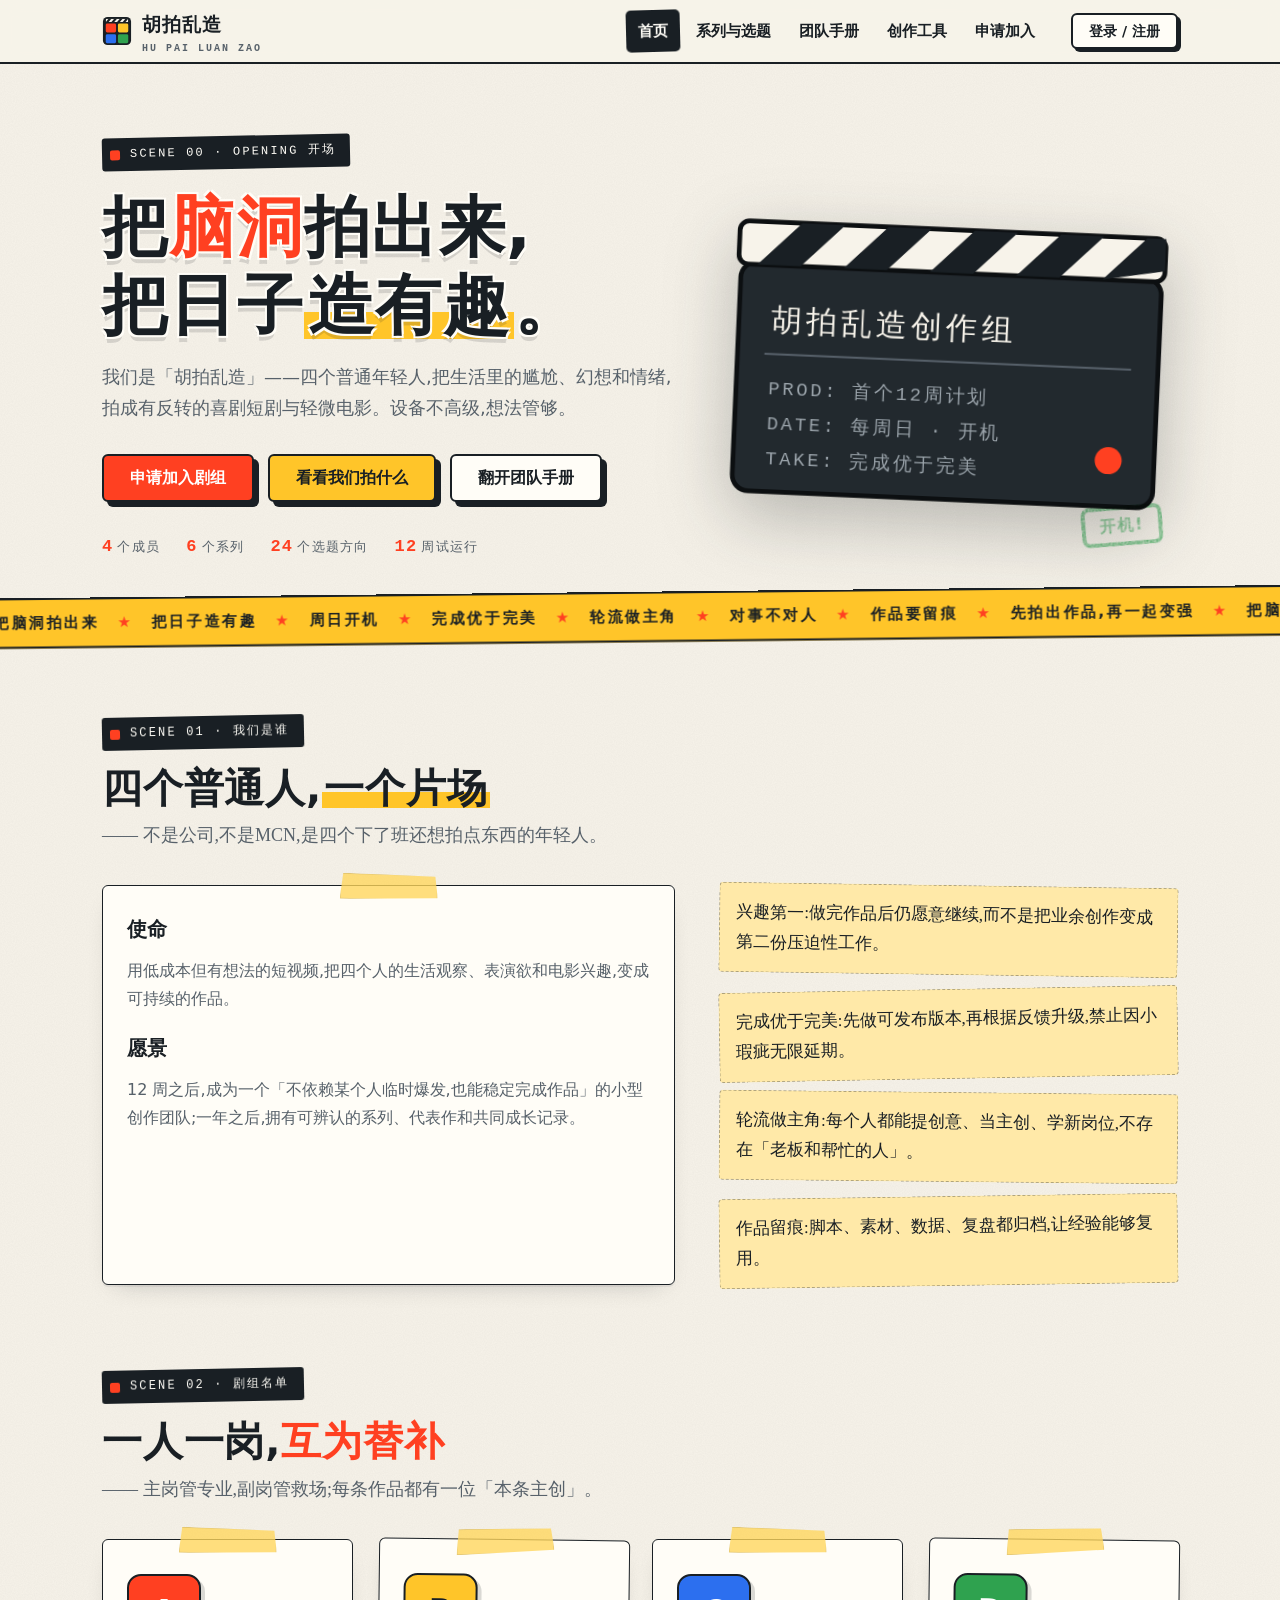
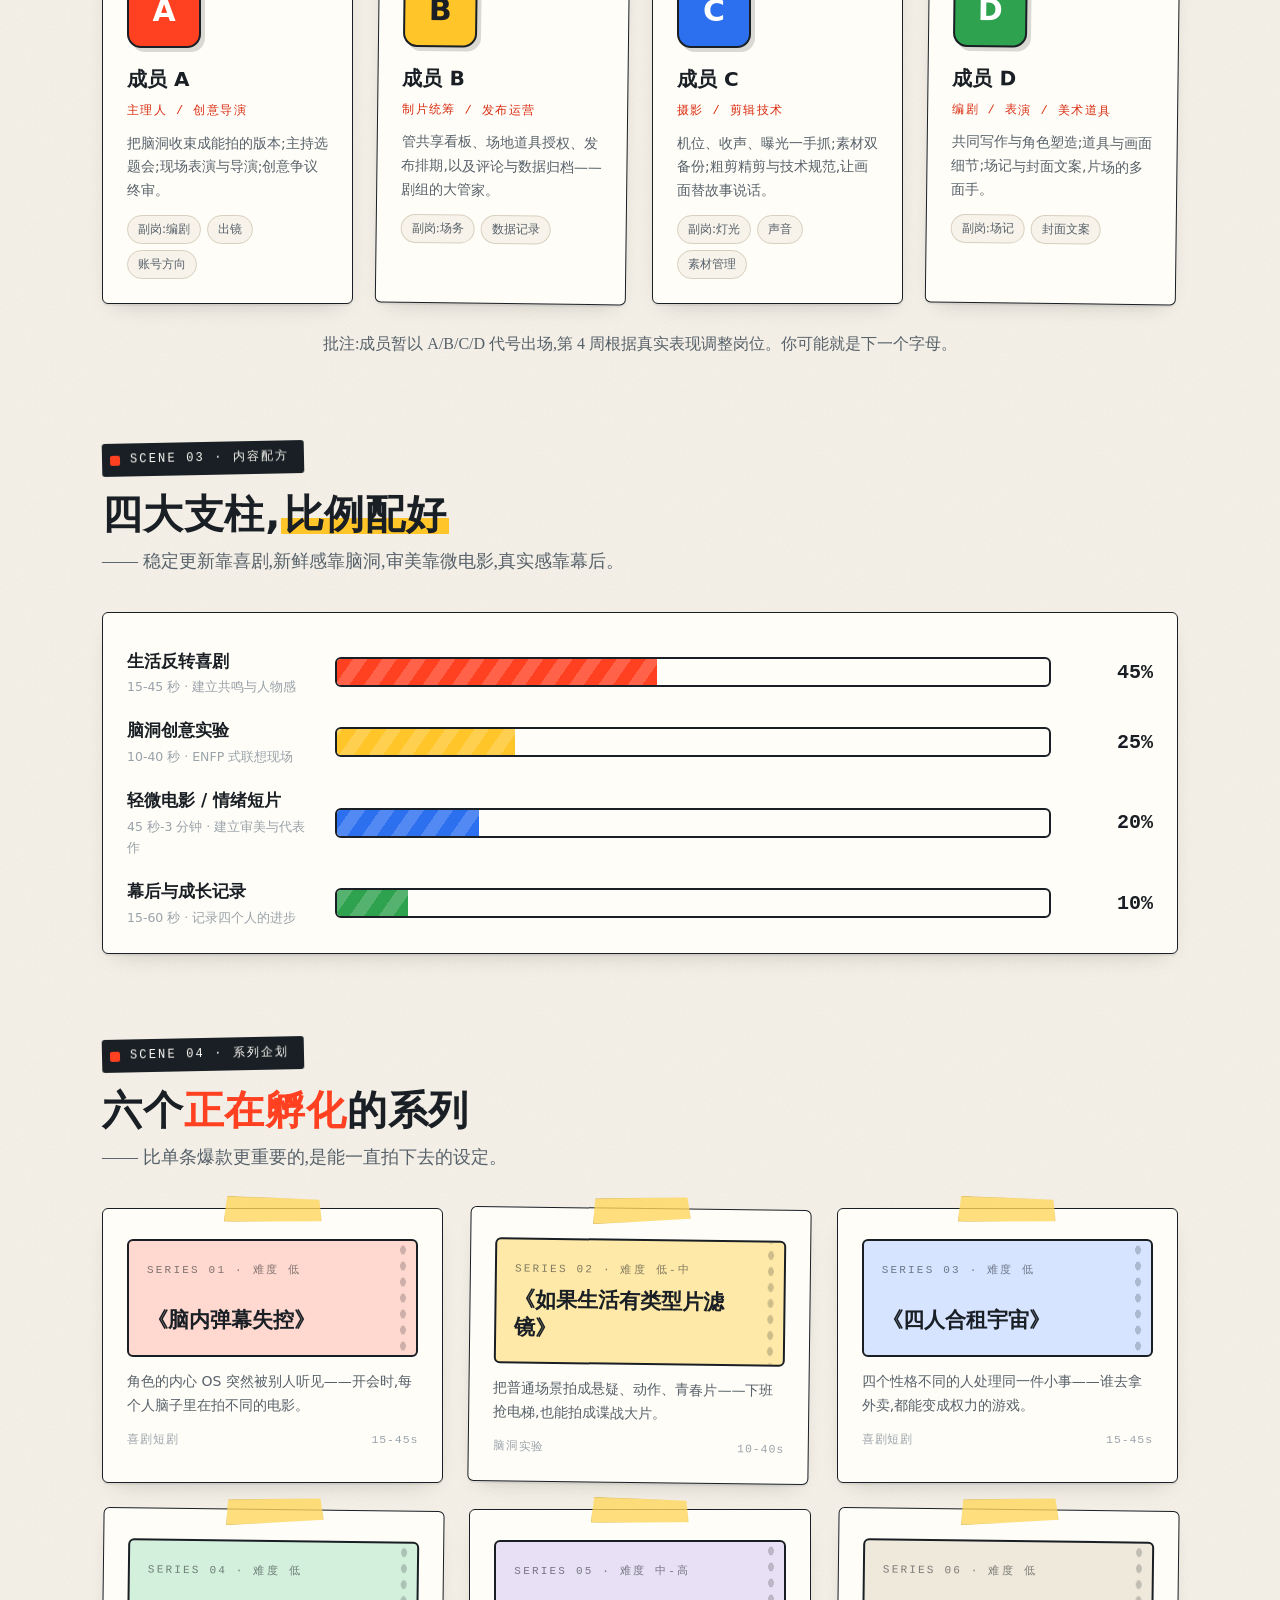
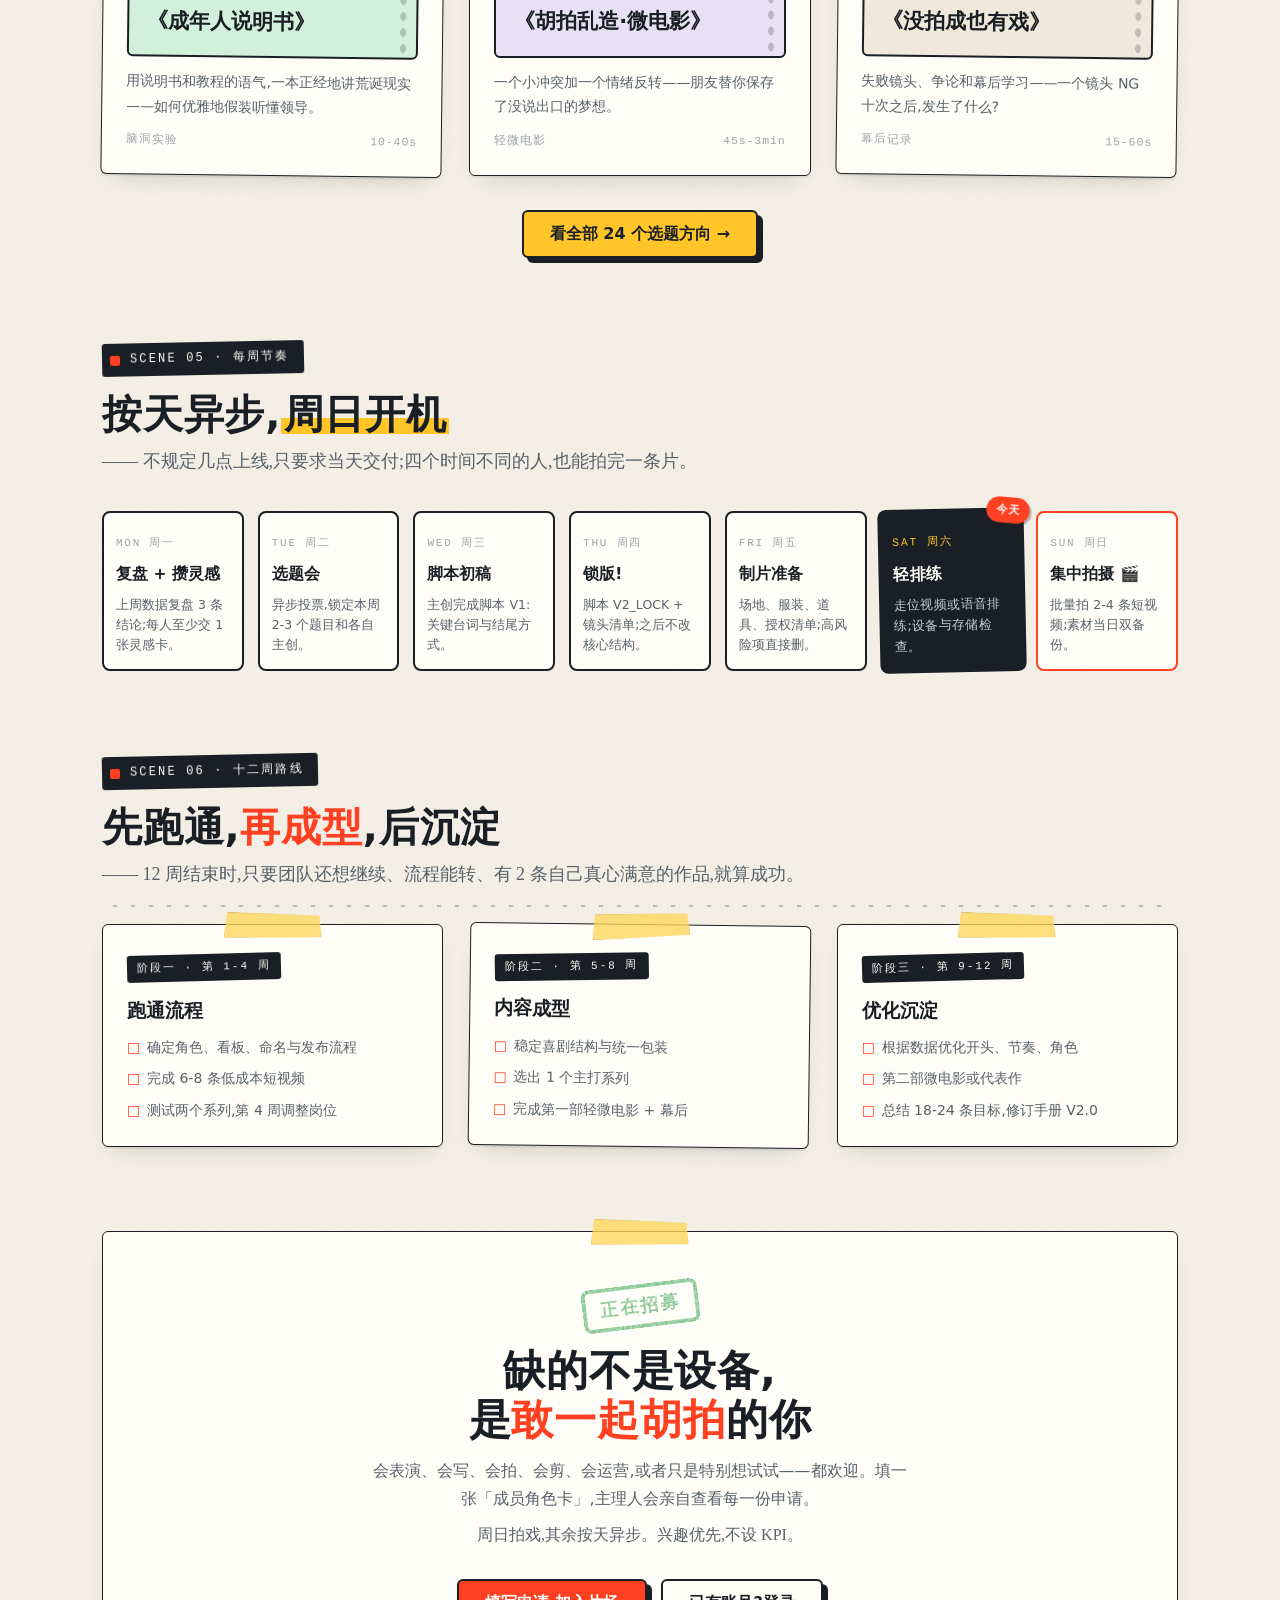
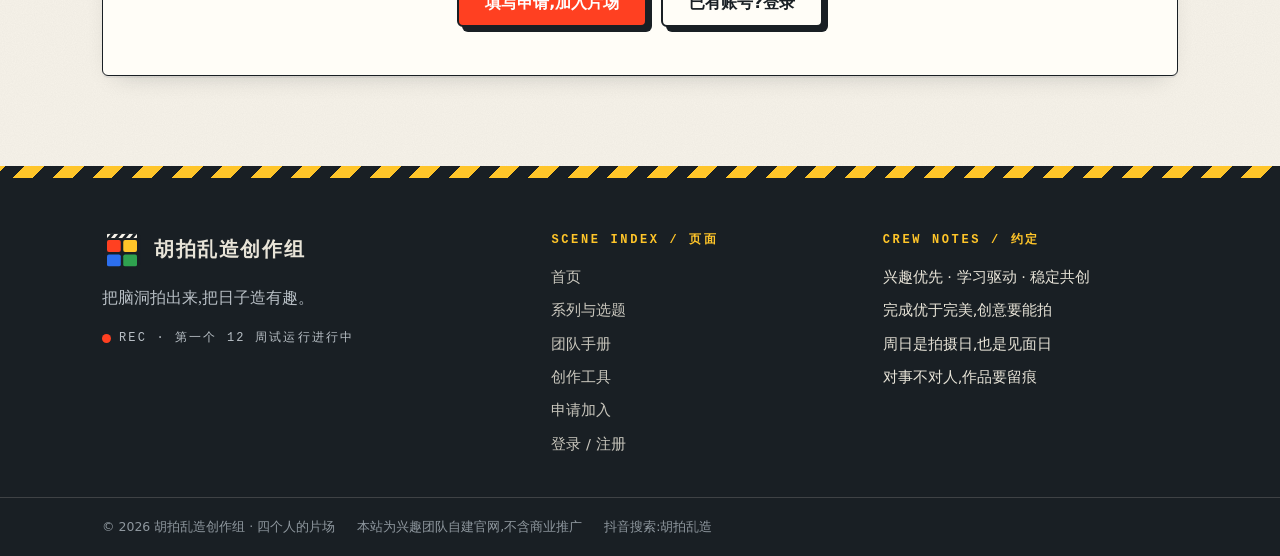
==== public/index.html @ 8355f2f8 "更新" ====
<!DOCTYPE html>
<html lang="zh-CN">
<head>
  <meta charset="UTF-8">
  <meta name="viewport" content="width=device-width, initial-scale=1.0">
  <title>胡拍乱造创作组 · 把脑洞拍出来,把日子造有趣</title>
  <meta name="description" content="胡拍乱造创作组:四个普通年轻人,把生活里的尴尬、幻想和情绪拍成有反转的喜剧短剧与轻微电影。周日拍戏,长期主义。">
  <link rel="icon" type="image/svg+xml" href="assets/img/favicon.svg">
  <link rel="stylesheet" href="assets/css/style.css">
</head>
<body>

  <!-- ========== 开机动画:场记板合板 ========== -->
  <div class="boot" id="boot" role="button" aria-label="点击跳过开场动画" title="点击跳过">
    <svg class="clap" viewBox="0 0 320 230" aria-hidden="true">
      <!-- 场记板板身 -->
      <g>
        <rect x="12" y="66" width="296" height="150" rx="10" fill="#22292E" stroke="#0C0F11" stroke-width="3"/>
        <text x="34" y="112" fill="#F7F3EA" font-family="monospace" font-size="21" letter-spacing="3">胡拍乱造创作组</text>
        <line x1="30" y1="128" x2="290" y2="128" stroke="#57616A" stroke-width="1.5"/>
        <text x="34" y="156" fill="#9AA3AA" font-family="monospace" font-size="13" letter-spacing="2">SCENE 01 · TAKE 01</text>
        <text x="34" y="182" fill="#9AA3AA" font-family="monospace" font-size="13" letter-spacing="2">DIR: 四个人 · SUN 周日开机</text>
        <circle cx="272" cy="170" r="9" fill="#FF4021"/>
        <text x="248" y="200" fill="#FF4021" font-family="monospace" font-size="11" letter-spacing="2">REC</text>
      </g>
      <!-- 可动顶梁 -->
      <g class="arm">
        <rect x="10" y="38" width="300" height="30" rx="6" fill="#F7F3EA" stroke="#0C0F11" stroke-width="3"/>
        <g fill="#191F24">
          <path d="M22 68 L52 38 L82 38 L52 68 Z"/>
          <path d="M82 68 L112 38 L142 38 L112 68 Z"/>
          <path d="M142 68 L172 38 L202 38 L172 68 Z"/>
          <path d="M202 68 L232 38 L262 38 L232 68 Z"/>
          <path d="M262 68 L292 38 L308 38 L308 62 Z"/>
        </g>
      </g>
    </svg>
    <div class="boot-title" aria-hidden="true"><b>胡</b><b>拍</b><b>乱</b><b>造</b></div>
    <p class="hint">ACTION!(点击任意处跳过)</p>
  </div>

  <!-- ========== 导航(由 app.js 渲染) ========== -->
  <div id="site-nav"></div>

  <main>
    <!-- ========== 开场:HERO ========== -->
    <header class="hero">
      <div class="container hero-grid">
        <div>
          <span class="scene-tag">SCENE 00 · OPENING 开场</span>
          <h1 class="huazi stroke-white">把<span class="rd">脑洞</span>拍出来,<br>把日子<span class="hl">造有趣</span>。</h1>
          <p class="lead">我们是「胡拍乱造」——四个普通年轻人,把生活里的尴尬、幻想和情绪,拍成有反转的喜剧短剧与轻微电影。设备不高级,想法管够。</p>
          <div class="hero-cta">
            <a class="btn primary" href="join.html">申请加入剧组</a>
            <a class="btn yellow" href="works.html">看看我们拍什么</a>
            <a class="btn" href="manual.html">翻开团队手册</a>
          </div>
          <div class="hero-meta">
            <span><b data-count="4">0</b>个成员</span>
            <span><b data-count="6">0</b>个系列</span>
            <span><b data-count="24">0</b>个选题方向</span>
            <span><b data-count="12">0</b>周试运行</span>
          </div>
        </div>

        <!-- 可点击的场记板 -->
        <div class="hero-clap" id="hero-clap" title="点我合一次板!">
          <svg viewBox="0 0 340 260" aria-label="胡拍乱造场记板,点击可以开合" role="img">
            <g>
              <rect x="14" y="72" width="312" height="170" rx="12" fill="#22292E" stroke="#0C0F11" stroke-width="3.5"/>
              <text x="38" y="122" fill="#F7F3EA" font-family="monospace" font-size="23" letter-spacing="3">胡拍乱造创作组</text>
              <line x1="34" y1="140" x2="306" y2="140" stroke="#57616A" stroke-width="1.5"/>
              <text x="38" y="170" fill="#9AA3AA" font-family="monospace" font-size="14" letter-spacing="2">PROD: 首个12周计划</text>
              <text x="38" y="196" fill="#9AA3AA" font-family="monospace" font-size="14" letter-spacing="2">DATE: 每周日 · 开机</text>
              <text x="38" y="222" fill="#9AA3AA" font-family="monospace" font-size="14" letter-spacing="2">TAKE: 完成优于完美</text>
              <circle cx="292" cy="208" r="10" fill="#FF4021"/>
            </g>
            <g class="arm2">
              <rect x="12" y="42" width="316" height="32" rx="7" fill="#F7F3EA" stroke="#0C0F11" stroke-width="3.5"/>
              <g fill="#191F24">
                <path d="M26 74 L58 42 L90 42 L58 74 Z"/>
                <path d="M90 74 L122 42 L154 42 L122 74 Z"/>
                <path d="M154 74 L186 42 L218 42 L186 74 Z"/>
                <path d="M218 74 L250 42 L282 42 L250 74 Z"/>
                <path d="M282 74 L314 42 L328 42 L328 66 Z"/>
              </g>
            </g>
          </svg>
          <span class="tag stamp ok stamp-in">开机!</span>
        </div>
      </div>
    </header>

    <!-- ========== 口号跑马灯 ========== -->
    <div class="marquee" aria-hidden="true">
      <div class="marquee-track">
        <span>把脑洞拍出来<i>★</i>把日子造有趣<i>★</i>周日开机<i>★</i>完成优于完美<i>★</i>轮流做主角<i>★</i>对事不对人<i>★</i>作品要留痕<i>★</i>先拍出作品,再一起变强<i>★</i></span>
      </div>
    </div>

    <!-- ========== SCENE 01 我们是谁 ========== -->
    <section class="section">
      <div class="container">
        <div class="section-head rv">
          <span class="scene-tag">SCENE 01 · 我们是谁</span>
          <h2 class="huazi">四个普通人,<span class="hl">一个片场</span></h2>
          <p class="hand">—— 不是公司,不是MCN,是四个下了班还想拍点东西的年轻人。</p>
        </div>

        <div class="hero-grid" style="align-items:stretch;">
          <div class="tape-card rv" style="--d:.05s">
            <h3 style="font-size:20px;font-weight:900;margin-bottom:10px;">使命</h3>
            <p style="color:var(--ink-soft);">用低成本但有想法的短视频,把四个人的生活观察、表演欲和电影兴趣,变成可持续的作品。</p>
            <h3 style="font-size:20px;font-weight:900;margin:18px 0 10px;">愿景</h3>
            <p style="color:var(--ink-soft);">12 周之后,成为一个「不依赖某个人临时爆发,也能稳定完成作品」的小型创作团队;一年之后,拥有可辨认的系列、代表作和共同成长记录。</p>
          </div>
          <div class="rv" style="--d:.15s;display:grid;gap:14px;align-content:start;">
            <div class="pin-note">兴趣第一:做完作品后仍愿意继续,而不是把业余创作变成第二份压迫性工作。</div>
            <div class="pin-note" style="transform:rotate(-1deg);">完成优于完美:先做可发布版本,再根据反馈升级,禁止因小瑕疵无限延期。</div>
            <div class="pin-note" style="transform:rotate(.6deg);">轮流做主角:每个人都能提创意、当主创、学新岗位,不存在「老板和帮忙的人」。</div>
            <div class="pin-note" style="transform:rotate(-.8deg);">作品留痕:脚本、素材、数据、复盘都归档,让经验能够复用。</div>
          </div>
        </div>
      </div>
    </section>

    <!-- ========== SCENE 02 剧组四人 ========== -->
    <section class="section">
      <div class="container">
        <div class="section-head rv">
          <span class="scene-tag">SCENE 02 · 剧组名单</span>
          <h2 class="huazi">一人一岗,<span class="rd">互为替补</span></h2>
          <p class="hand">—— 主岗管专业,副岗管救场;每条作品都有一位「本条主创」。</p>
        </div>

        <div class="crew-grid">
          <div class="tape-card crew-card rv" style="--d:0s">
            <div class="crew-face" style="background:var(--rec);">A</div>
            <h3>成员 A</h3>
            <p class="role">主理人 / 创意导演</p>
            <p>把脑洞收束成能拍的版本;主持选题会;现场表演与导演;创意争议终审。</p>
            <div class="duty"><span>副岗:编剧</span><span>出镜</span><span>账号方向</span></div>
          </div>
          <div class="tape-card crew-card tilt-r rv" style="--d:.1s">
            <div class="crew-face" style="background:var(--tape);color:var(--ink);">B</div>
            <h3>成员 B</h3>
            <p class="role">制片统筹 / 发布运营</p>
            <p>管共享看板、场地道具授权、发布排期,以及评论与数据归档——剧组的大管家。</p>
            <div class="duty"><span>副岗:场务</span><span>数据记录</span></div>
          </div>
          <div class="tape-card crew-card rv" style="--d:.2s">
            <div class="crew-face" style="background:var(--blue);">C</div>
            <h3>成员 C</h3>
            <p class="role">摄影 / 剪辑技术</p>
            <p>机位、收声、曝光一手抓;素材双备份;粗剪精剪与技术规范,让画面替故事说话。</p>
            <div class="duty"><span>副岗:灯光</span><span>声音</span><span>素材管理</span></div>
          </div>
          <div class="tape-card crew-card tilt-r rv" style="--d:.3s">
            <div class="crew-face" style="background:var(--green);">D</div>
            <h3>成员 D</h3>
            <p class="role">编剧 / 表演 / 美术道具</p>
            <p>共同写作与角色塑造;道具与画面细节;场记与封面文案,片场的多面手。</p>
            <div class="duty"><span>副岗:场记</span><span>封面文案</span></div>
          </div>
        </div>

        <p class="hand rv" style="text-align:center;margin-top:26px;font-size:16px;">批注:成员暂以 A/B/C/D 代号出场,第 4 周根据真实表现调整岗位。你可能就是下一个字母。</p>
      </div>
    </section>

    <!-- ========== SCENE 03 拍什么 ========== -->
    <section class="section">
      <div class="container">
        <div class="section-head rv">
          <span class="scene-tag">SCENE 03 · 内容配方</span>
          <h2 class="huazi">四大支柱,<span class="hl">比例配好</span></h2>
          <p class="hand">—— 稳定更新靠喜剧,新鲜感靠脑洞,审美靠微电影,真实感靠幕后。</p>
        </div>

        <div class="tape-card no-tape rv">
          <div class="pillar-list">
            <div class="pillar">
              <h3>生活反转喜剧<span class="sub">15-45 秒 · 建立共鸣与人物感</span></h3>
              <div class="pillar-bar" data-bar><i style="--c:var(--rec);--w:45%;"></i></div>
              <span class="pct">45%</span>
            </div>
            <div class="pillar">
              <h3>脑洞创意实验<span class="sub">10-40 秒 · ENFP 式联想现场</span></h3>
              <div class="pillar-bar" data-bar><i style="--c:var(--tape);--w:25%;--d:.15s;"></i></div>
              <span class="pct">25%</span>
            </div>
            <div class="pillar">
              <h3>轻微电影 / 情绪短片<span class="sub">45 秒-3 分钟 · 建立审美与代表作</span></h3>
              <div class="pillar-bar" data-bar><i style="--c:var(--blue);--w:20%;--d:.3s;"></i></div>
              <span class="pct">20%</span>
            </div>
            <div class="pillar">
              <h3>幕后与成长记录<span class="sub">15-60 秒 · 记录四个人的进步</span></h3>
              <div class="pillar-bar" data-bar><i style="--c:var(--green);--w:10%;--d:.45s;"></i></div>
              <span class="pct">10%</span>
            </div>
          </div>
        </div>
      </div>
    </section>

    <!-- ========== SCENE 04 系列栏目 ========== -->
    <section class="section">
      <div class="container">
        <div class="section-head rv">
          <span class="scene-tag">SCENE 04 · 系列企划</span>
          <h2 class="huazi">六个<span class="rd">正在孵化</span>的系列</h2>
          <p class="hand">—— 比单条爆款更重要的,是能一直拍下去的设定。</p>
        </div>

        <div class="series-grid">
          <div class="tape-card series-card rv" style="--d:0s">
            <div class="board" style="--c-bg:#FFD9CF;">
              <span class="no">SERIES 01 · 难度 低</span>
              <h3>《脑内弹幕失控》</h3>
            </div>
            <p>角色的内心 OS 突然被别人听见——开会时,每个人脑子里在拍不同的电影。</p>
            <div class="foot"><span>喜剧短剧</span><span>15-45s</span></div>
          </div>
          <div class="tape-card series-card tilt-r rv" style="--d:.08s">
            <div class="board" style="--c-bg:#FFE9A8;">
              <span class="no">SERIES 02 · 难度 低-中</span>
              <h3>《如果生活有类型片滤镜》</h3>
            </div>
            <p>把普通场景拍成悬疑、动作、青春片——下班抢电梯,也能拍成谍战大片。</p>
            <div class="foot"><span>脑洞实验</span><span>10-40s</span></div>
          </div>
          <div class="tape-card series-card rv" style="--d:.16s">
            <div class="board" style="--c-bg:#D6E4FF;">
              <span class="no">SERIES 03 · 难度 低</span>
              <h3>《四人合租宇宙》</h3>
            </div>
            <p>四个性格不同的人处理同一件小事——谁去拿外卖,都能变成权力的游戏。</p>
            <div class="foot"><span>喜剧短剧</span><span>15-45s</span></div>
          </div>
          <div class="tape-card series-card tilt-r rv" style="--d:.24s">
            <div class="board" style="--c-bg:#D3F0DC;">
              <span class="no">SERIES 04 · 难度 低</span>
              <h3>《成年人说明书》</h3>
            </div>
            <p>用说明书和教程的语气,一本正经地讲荒诞现实——如何优雅地假装听懂领导。</p>
            <div class="foot"><span>脑洞实验</span><span>10-40s</span></div>
          </div>
          <div class="tape-card series-card rv" style="--d:.32s">
            <div class="board" style="--c-bg:#E8E1F5;">
              <span class="no">SERIES 05 · 难度 中-高</span>
              <h3>《胡拍乱造·微电影》</h3>
            </div>
            <p>一个小冲突加一个情绪反转——朋友替你保存了没说出口的梦想。</p>
            <div class="foot"><span>轻微电影</span><span>45s-3min</span></div>
          </div>
          <div class="tape-card series-card tilt-r rv" style="--d:.4s">
            <div class="board" style="--c-bg:#EFE9DB;">
              <span class="no">SERIES 06 · 难度 低</span>
              <h3>《没拍成也有戏》</h3>
            </div>
            <p>失败镜头、争论和幕后学习——一个镜头 NG 十次之后,发生了什么?</p>
            <div class="foot"><span>幕后记录</span><span>15-60s</span></div>
          </div>
        </div>

        <div style="text-align:center;margin-top:34px;" class="rv">
          <a class="btn yellow" href="works.html">看全部 24 个选题方向 →</a>
        </div>
      </div>
    </section>

    <!-- ========== SCENE 05 一周流程 ========== -->
    <section class="section">
      <div class="container">
        <div class="section-head rv">
          <span class="scene-tag">SCENE 05 · 每周节奏</span>
          <h2 class="huazi">按天异步,<span class="hl">周日开机</span></h2>
          <p class="hand">—— 不规定几点上线,只要求当天交付;四个时间不同的人,也能拍完一条片。</p>
        </div>

        <div class="week-strip rv" id="week-strip">
          <div class="day-card" data-day="1">
            <span class="d">MON 周一</span>
            <h4>复盘 + 攒灵感</h4>
            <p>上周数据复盘 3 条结论;每人至少交 1 张灵感卡。</p>
          </div>
          <div class="day-card" data-day="2">
            <span class="d">TUE 周二</span>
            <h4>选题会</h4>
            <p>异步投票,锁定本周 2-3 个题目和各自主创。</p>
          </div>
          <div class="day-card" data-day="3">
            <span class="d">WED 周三</span>
            <h4>脚本初稿</h4>
            <p>主创完成脚本 V1:关键台词与结尾方式。</p>
          </div>
          <div class="day-card" data-day="4">
            <span class="d">THU 周四</span>
            <h4>锁版!</h4>
            <p>脚本 V2_LOCK + 镜头清单;之后不改核心结构。</p>
          </div>
          <div class="day-card" data-day="5">
            <span class="d">FRI 周五</span>
            <h4>制片准备</h4>
            <p>场地、服装、道具、授权清单;高风险项直接删。</p>
          </div>
          <div class="day-card" data-day="6">
            <span class="d">SAT 周六</span>
            <h4>轻排练</h4>
            <p>走位视频或语音排练;设备与存储检查。</p>
          </div>
          <div class="day-card sunday" data-day="0">
            <span class="d">SUN 周日</span>
            <h4>集中拍摄 🎬</h4>
            <p>批量拍 2-4 条短视频;素材当日双备份。</p>
          </div>
        </div>
      </div>
    </section>

    <!-- ========== SCENE 06 12周路线 ========== -->
    <section class="section">
      <div class="container">
        <div class="section-head rv">
          <span class="scene-tag">SCENE 06 · 十二周路线</span>
          <h2 class="huazi">先跑通,<span class="rd">再成型</span>,后沉淀</h2>
          <p class="hand">—— 12 周结束时,只要团队还想继续、流程能转、有 2 条自己真心满意的作品,就算成功。</p>
        </div>

        <div class="roadmap">
          <div class="tape-card road-card rv" style="--d:0s">
            <span class="phase">阶段一 · 第 1-4 周</span>
            <h3>跑通流程</h3>
            <ul>
              <li>确定角色、看板、命名与发布流程</li>
              <li>完成 6-8 条低成本短视频</li>
              <li>测试两个系列,第 4 周调整岗位</li>
            </ul>
          </div>
          <div class="tape-card road-card tilt-r rv" style="--d:.12s">
            <span class="phase">阶段二 · 第 5-8 周</span>
            <h3>内容成型</h3>
            <ul>
              <li>稳定喜剧结构与统一包装</li>
              <li>选出 1 个主打系列</li>
              <li>完成第一部轻微电影 + 幕后</li>
            </ul>
          </div>
          <div class="tape-card road-card rv" style="--d:.24s">
            <span class="phase">阶段三 · 第 9-12 周</span>
            <h3>优化沉淀</h3>
            <ul>
              <li>根据数据优化开头、节奏、角色</li>
              <li>第二部微电影或代表作</li>
              <li>总结 18-24 条目标,修订手册 V2.0</li>
            </ul>
          </div>
        </div>
      </div>
    </section>

    <!-- ========== SCENE 07 加入CTA ========== -->
    <section class="section">
      <div class="container">
        <div class="tape-card rv" style="text-align:center;padding:52px 26px 48px;">
          <span class="stamp ok" style="font-size:18px;">正在招募</span>
          <h2 class="huazi" style="font-size:clamp(26px,4.6vw,42px);margin:18px 0 12px;">缺的不是设备,<br>是<span class="rd">敢一起胡拍</span>的你</h2>
          <p style="color:var(--ink-soft);max-width:34em;margin:0 auto 8px;">会表演、会写、会拍、会剪、会运营,或者只是特别想试试——都欢迎。填一张「成员角色卡」,主理人会亲自查看每一份申请。</p>
          <p class="hand" style="margin-bottom:26px;">周日拍戏,其余按天异步。兴趣优先,不设 KPI。</p>
          <div class="hero-cta" style="justify-content:center;">
            <a class="btn primary" href="join.html">填写申请,加入片场</a>
            <a class="btn" href="login.html">已有账号?登录</a>
          </div>
        </div>
      </div>
    </section>
  </main>

  <!-- ========== 页脚(由 app.js 渲染) ========== -->
  <div id="site-footer"></div>

  <script src="assets/js/app.js"></script>
  <script src="assets/js/home.js"></script>
</body>
</html>
---- public/assets/css/style.css ----
/* ============================================================
   胡拍乱造创作组 · 全站设计系统
   风格:片场胶带涂鸦风(剧组公告板)
   —— 纸感底色上贴满「胶带纸片」,图章、场记板、警戒纹
   四人四色:A 橙红 / B 胶带黄 / C 靛蓝 / D 草绿
   ============================================================ */

/* ---------- 1. 设计变量 ---------- */
:root {
  color-scheme: light;

  /* 色板 */
  --paper: #F7F3EA;        /* 公告板纸白底 */
  --paper-2: #FFFDF7;      /* 卡片纸面 */
  --paper-3: #EFE9DB;      /* 更深一层纸(区块底) */
  --ink: #191F24;          /* 墨青黑(主文字) */
  --ink-soft: #57616A;     /* 次级文字 */
  --ink-faint: #9AA3AA;    /* 弱化文字 */
  --rec: #FF4021;          /* 胶片橙红(主强调 / 成员A) */
  --rec-deep: #D92B10;     /* 深橙红 */
  --tape: #FFC529;         /* 胶带黄(高亮 / 成员B) */
  --tape-soft: #FFE9A8;    /* 浅胶带黄(荧光笔) */
  --blue: #2C6FEF;         /* 靛蓝(成员C) */
  --green: #2FA24F;        /* 草绿(成员D) */
  --line: #D8D0BF;         /* 纸上细线 */

  /* 字体:四种声音 */
  --f-display: "PingFang SC", "HarmonyOS Sans SC", "Source Han Sans SC", "Noto Sans CJK SC", "Microsoft YaHei", system-ui, sans-serif;  /* 花字标题 */
  --f-body: "PingFang SC", "HarmonyOS Sans SC", "Source Han Sans SC", "Noto Sans CJK SC", "Microsoft YaHei", system-ui, sans-serif;     /* 正文 */
  --f-hand: "Kaiti SC", "STKaiti", "KaiTi", "FZKai-Z03S", "AR PL UKai CN", cursive, serif;  /* 手写批注 */
  --f-mono: ui-monospace, "SF Mono", "Cascadia Mono", "Consolas", "Courier New", monospace;  /* 场记码 */
  --f-cine: "Songti SC", "STSong", "SimSun", "Noto Serif CJK SC", serif;  /* 电影字幕引用 */

  /* 布局 */
  --w-max: 1120px;
  --nav-h: 64px;
  --r-card: 6px;

  /* 硬阴影(手工贴纸感) */
  --shadow-card: 0 2px 0 rgba(25, 31, 36, .06), 0 10px 24px -14px rgba(25, 31, 36, .28);
  --shadow-pop: 5px 5px 0 var(--ink);

  /* 动画曲线 */
  --ease-pop: cubic-bezier(.22, 1.4, .36, 1);   /* 弹一下 */
  --ease-out: cubic-bezier(.16, 1, .3, 1);
}

/* ---------- 2. 基础 ---------- */
* { box-sizing: border-box; margin: 0; padding: 0; }

html { scroll-behavior: smooth; -webkit-text-size-adjust: 100%; }

body {
  font-family: var(--f-body);
  background-color: var(--paper);
  /* 纸张噪点纹理(内联 SVG,无需外部图片) */
  background-image: url("data:image/svg+xml,%3Csvg xmlns='http://www.w3.org/2000/svg' width='140' height='140'%3E%3Cfilter id='n'%3E%3CfeTurbulence type='fractalNoise' baseFrequency='.9' numOctaves='2'/%3E%3CfeColorMatrix values='0 0 0 0 0 0 0 0 0 0 0 0 0 0 0 0 0 0 .035 0'/%3E%3C/filter%3E%3Crect width='140' height='140' filter='url(%23n)'/%3E%3C/svg%3E");
  color: var(--ink);
  line-height: 1.75;
  font-size: 16px;
  overflow-x: hidden;
}

img, svg { display: block; max-width: 100%; }
a { color: inherit; }
button { font-family: inherit; cursor: pointer; }
input, textarea, select { font-family: inherit; font-size: inherit; }
::selection { background: var(--tape); color: var(--ink); }

/* 键盘焦点可见 */
:focus-visible { outline: 3px solid var(--blue); outline-offset: 2px; border-radius: 2px; }

.container { max-width: var(--w-max); margin: 0 auto; padding: 0 22px; }

/* ---------- 3. 花字标题(综艺大字:粗黑体 + 白描边 + 荧光底) ---------- */
.huazi {
  font-family: var(--f-display);
  font-weight: 900;
  line-height: 1.18;
  letter-spacing: .02em;
}
.huazi .hl {           /* 荧光笔划过 */
  background: linear-gradient(transparent 58%, var(--tape) 58%, var(--tape) 94%, transparent 94%);
  padding: 0 .06em;
}
.huazi .rd { color: var(--rec); }
.stroke-white {
  text-shadow:
    -2px -2px 0 var(--paper-2), 2px -2px 0 var(--paper-2),
    -2px 2px 0 var(--paper-2), 2px 2px 0 var(--paper-2),
    0 6px 0 rgba(25,31,36,.14);
}

/* 手写批注 */
.hand { font-family: var(--f-hand); color: var(--ink-soft); }

/* 场记码(等宽小字) */
.mono { font-family: var(--f-mono); letter-spacing: .04em; }

/* 手册引用(电影字幕宋体) */
.cine { font-family: var(--f-cine); }

/* ---------- 4. 场次标签 SCENE(章节结构) ---------- */
.scene-tag {
  display: inline-flex;
  align-items: center;
  gap: 10px;
  background: var(--ink);
  color: var(--paper-2);
  font-family: var(--f-mono);
  font-size: 12px;
  letter-spacing: .18em;
  padding: 6px 14px 6px 8px;
  border-radius: 3px;
  text-transform: uppercase;
  transform: rotate(-1.2deg);
}
.scene-tag::before {
  content: "";
  width: 10px; height: 10px;
  background: var(--rec);
  border-radius: 2px;
  animation: recblink 1.6s infinite steps(1);
}

/* 黑黄警戒斜纹条 */
.hazard {
  height: 12px;
  background: repeating-linear-gradient(-45deg,
    var(--ink) 0 14px, var(--tape) 14px 28px);
  border-radius: 2px;
}

/* ---------- 5. 胶带纸片卡(签名组件) ---------- */
.tape-card {
  position: relative;
  background: var(--paper-2);
  border: 1.5px solid var(--ink);
  border-radius: var(--r-card);
  box-shadow: var(--shadow-card);
  padding: 26px 24px 24px;
  transform: rotate(var(--tilt, -.5deg));
  transition: transform .35s var(--ease-pop), box-shadow .35s ease;
}
.tape-card::before {          /* 顶部胶带 */
  content: "";
  position: absolute;
  top: -12px; left: 50%;
  width: 96px; height: 24px;
  transform: translateX(-50%) rotate(calc(var(--tilt, -.5deg) * -3));
  background: rgba(255, 214, 92, .78);
  border: 1px solid rgba(25,31,36,.12);
  box-shadow: 0 1px 2px rgba(25,31,36,.10);
  clip-path: polygon(3% 0, 97% 6%, 100% 88%, 0 100%);
  pointer-events: none;
}
.tape-card:hover {
  transform: rotate(0deg) translateY(-5px);
  box-shadow: 0 4px 0 rgba(25,31,36,.06), 0 22px 34px -16px rgba(25,31,36,.34);
}
.tape-card.tilt-r { --tilt: .7deg; }
.tape-card.tilt-0 { --tilt: 0deg; }
.tape-card.no-tape::before { display: none; }

/* 别针纸片(小一号,用于批注) */
.pin-note {
  position: relative;
  background: var(--tape-soft);
  border: 1.5px dashed rgba(25,31,36,.35);
  border-radius: 4px;
  padding: 14px 16px;
  font-family: var(--f-hand);
  font-size: 17px;
  transform: rotate(.8deg);
}

/* ---------- 6. 图章(NG / OK / LOCK / 入选) ---------- */
.stamp {
  display: inline-block;
  font-family: var(--f-display);
  font-weight: 900;
  color: var(--rec);
  border: 4px solid var(--rec);
  border-radius: 8px;
  padding: 2px 14px;
  letter-spacing: .12em;
  transform: rotate(-7deg);
  mix-blend-mode: multiply;
  opacity: .92;
  -webkit-mask-image: url("data:image/svg+xml,%3Csvg xmlns='http://www.w3.org/2000/svg' width='120' height='60'%3E%3Cfilter id='r'%3E%3CfeTurbulence type='fractalNoise' baseFrequency='.5' numOctaves='2'/%3E%3CfeColorMatrix values='0 0 0 0 1 0 0 0 0 1 0 0 0 0 1 0 0 0 .92 .08'/%3E%3C/filter%3E%3Crect width='120' height='60' filter='url(%23r)'/%3E%3C/svg%3E");
  mask-image: url("data:image/svg+xml,%3Csvg xmlns='http://www.w3.org/2000/svg' width='120' height='60'%3E%3Cfilter id='r'%3E%3CfeTurbulence type='fractalNoise' baseFrequency='.5' numOctaves='2'/%3E%3CfeColorMatrix values='0 0 0 0 1 0 0 0 0 1 0 0 0 0 1 0 0 0 .92 .08'/%3E%3C/filter%3E%3Crect width='120' height='60' filter='url(%23r)'/%3E%3C/svg%3E");
}
.stamp.ok { color: var(--green); border-color: var(--green); }
.stamp.hold { color: var(--blue); border-color: var(--blue); }
.stamp-in { animation: stampin .5s var(--ease-pop) both; }

/* ---------- 7. 按钮(实体按下手感) ---------- */
.btn {
  display: inline-flex;
  align-items: center;
  justify-content: center;
  gap: 8px;
  font-family: var(--f-display);
  font-weight: 700;
  font-size: 16px;
  line-height: 1;
  padding: 14px 26px;
  border: 2px solid var(--ink);
  border-radius: 6px;
  background: var(--paper-2);
  color: var(--ink);
  text-decoration: none;
  box-shadow: var(--shadow-pop);
  transform: translate(0, 0);
  transition: transform .14s ease, box-shadow .14s ease, background .2s ease;
  user-select: none;
}
.btn:hover { transform: translate(-2px, -2px); box-shadow: 7px 7px 0 var(--ink); }
.btn:active { transform: translate(4px, 4px); box-shadow: 1px 1px 0 var(--ink); }
.btn.primary { background: var(--rec); color: #fff; }
.btn.primary:hover { background: var(--rec-deep); }
.btn.yellow { background: var(--tape); }
.btn.ghost { background: transparent; box-shadow: none; border-style: dashed; }
.btn.ghost:hover { background: rgba(25,31,36,.05); transform: none; }
.btn.sm { padding: 9px 16px; font-size: 14px; box-shadow: 3px 3px 0 var(--ink); }
.btn.sm:hover { box-shadow: 5px 5px 0 var(--ink); }
.btn.sm:active { box-shadow: 1px 1px 0 var(--ink); }
.btn[disabled] { opacity: .45; pointer-events: none; }

/* ---------- 8. 顶部导航 ---------- */
.nav {
  position: sticky;
  top: 0;
  z-index: 80;
  height: var(--nav-h);
  background: rgba(247, 243, 234, .92);
  backdrop-filter: blur(8px);
  -webkit-backdrop-filter: blur(8px);
  border-bottom: 2px solid var(--ink);
  transition: box-shadow .25s ease;
}
.nav.scrolled { box-shadow: 0 8px 24px -14px rgba(25,31,36,.35); }
.nav-inner {
  max-width: var(--w-max);
  margin: 0 auto;
  height: 100%;
  padding: 0 22px;
  display: flex;
  align-items: center;
  gap: 18px;
}
.nav-logo {
  display: flex;
  align-items: center;
  gap: 10px;
  text-decoration: none;
  font-family: var(--f-display);
  font-weight: 900;
  font-size: 19px;
  letter-spacing: .06em;
}
.nav-logo img { width: 30px; height: 30px; transition: transform .4s var(--ease-pop); }
.nav-logo:hover img { transform: rotate(-10deg) scale(1.08); }
.nav-logo .sub {
  font-family: var(--f-mono);
  font-size: 10px;
  color: var(--ink-soft);
  letter-spacing: .2em;
  display: block;
  line-height: 1;
  margin-top: 2px;
}
.nav-links {
  display: flex;
  align-items: center;
  gap: 4px;
  margin-left: auto;
  list-style: none;
}
.nav-links a {
  display: block;
  text-decoration: none;
  font-weight: 600;
  font-size: 15px;
  padding: 8px 12px;
  border-radius: 5px;
  position: relative;
  transition: background .2s ease;
}
.nav-links a:hover { background: rgba(25,31,36,.06); }
.nav-links a.active {
  background: var(--ink);
  color: var(--paper-2);
  transform: rotate(-1.5deg);
}
.nav-user { display: flex; align-items: center; gap: 8px; margin-left: 6px; }
.nav-user .who {
  font-family: var(--f-hand);
  font-size: 15px;
  color: var(--ink-soft);
  max-width: 120px;
  white-space: nowrap;
  overflow: hidden;
  text-overflow: ellipsis;
}

/* 汉堡按钮(移动端) */
.nav-burger {
  display: none;
  margin-left: auto;
  width: 44px; height: 44px;
  border: 2px solid var(--ink);
  border-radius: 6px;
  background: var(--paper-2);
  box-shadow: 3px 3px 0 var(--ink);
  position: relative;
}
.nav-burger span, .nav-burger span::before, .nav-burger span::after {
  content: "";
  position: absolute;
  left: 50%; top: 50%;
  width: 20px; height: 2.5px;
  background: var(--ink);
  border-radius: 2px;
  transform: translate(-50%, -50%);
  transition: transform .3s var(--ease-pop), opacity .2s ease;
}
.nav-burger span::before { transform: translate(-50%, calc(-50% - 6px)); }
.nav-burger span::after { transform: translate(-50%, calc(-50% + 6px)); }
body.menu-open .nav-burger span { background: transparent; }
body.menu-open .nav-burger span::before { transform: translate(-50%, -50%) rotate(45deg); }
body.menu-open .nav-burger span::after { transform: translate(-50%, -50%) rotate(-45deg); }

/* 移动端抽屉菜单 */
.nav-drawer {
  display: none;
  position: fixed;
  inset: var(--nav-h) 0 0 0;
  z-index: 79;
  background: var(--paper);
  padding: 28px 26px 40px;
  overflow-y: auto;
}
body.menu-open .nav-drawer { display: block; animation: drawerin .35s var(--ease-out) both; }
.nav-drawer a {
  display: flex;
  align-items: baseline;
  gap: 14px;
  padding: 16px 6px;
  border-bottom: 1.5px dashed var(--line);
  text-decoration: none;
  font-family: var(--f-display);
  font-weight: 800;
  font-size: 22px;
}
.nav-drawer a .no {
  font-family: var(--f-mono);
  font-size: 12px;
  color: var(--rec);
  letter-spacing: .15em;
}
.nav-drawer a.active { color: var(--rec); }
.nav-drawer .drawer-user { margin-top: 22px; display: flex; flex-direction: column; gap: 12px; }

/* ---------- 9. 跑马灯胶带 ---------- */
.marquee {
  overflow: hidden;
  background: var(--tape);
  border-top: 2px solid var(--ink);
  border-bottom: 2px solid var(--ink);
  transform: rotate(-.6deg) scale(1.01);
  user-select: none;
}
.marquee-track {
  display: flex;
  width: max-content;
  animation: marquee 26s linear infinite;
}
.marquee:hover .marquee-track { animation-play-state: paused; }
.marquee-track span {
  font-family: var(--f-display);
  font-weight: 900;
  font-size: 15px;
  letter-spacing: .16em;
  padding: 10px 0;
  white-space: nowrap;
}
.marquee-track span i {
  font-style: normal;
  color: var(--rec);
  margin: 0 18px;
}

/* ---------- 10. 页脚 ---------- */
.footer {
  margin-top: 90px;
  background: var(--ink);
  color: #E8E4D8;
  position: relative;
}
.footer::before {   /* 顶部撕纸边 */
  content: "";
  position: absolute;
  top: -10px; left: 0; right: 0;
  height: 12px;
  background: repeating-linear-gradient(-45deg,
    var(--ink) 0 14px, var(--tape) 14px 28px);
}
.footer-inner {
  max-width: var(--w-max);
  margin: 0 auto;
  padding: 54px 22px 30px;
  display: grid;
  grid-template-columns: 1.4fr 1fr 1fr;
  gap: 36px;
}
.footer h4 {
  font-family: var(--f-mono);
  font-size: 12px;
  letter-spacing: .22em;
  color: var(--tape);
  margin-bottom: 14px;
}
.footer a { color: #E8E4D8; text-decoration: none; opacity: .85; }
.footer a:hover { opacity: 1; text-decoration: underline; text-underline-offset: 4px; }
.footer ul { list-style: none; display: grid; gap: 8px; font-size: 14.5px; }
.footer-brand { display: flex; align-items: center; gap: 12px; margin-bottom: 14px; }
.footer-brand img { width: 40px; height: 40px; }
.footer-brand strong { font-size: 20px; font-weight: 900; letter-spacing: .08em; }
.footer-slogan { font-family: var(--f-hand); font-size: 16px; color: #B9C0C6; }
.footer-rec {
  display: inline-flex;
  align-items: center;
  gap: 8px;
  margin-top: 16px;
  font-family: var(--f-mono);
  font-size: 12px;
  letter-spacing: .18em;
  color: #B9C0C6;
}
.footer-rec::before {
  content: "";
  width: 9px; height: 9px;
  border-radius: 50%;
  background: var(--rec);
  animation: recblink 1.6s infinite steps(1);
}
.footer-bottom {
  border-top: 1px solid rgba(232,228,216,.18);
  margin-top: 10px;
}
.footer-bottom p {
  max-width: var(--w-max);
  margin: 0 auto;
  padding: 18px 22px;
  font-size: 12.5px;
  color: #8E979E;
  display: flex;
  flex-wrap: wrap;
  gap: 6px 22px;
}

/* ---------- 11. 通用页头(内页 hero) ---------- */
.page-hero { padding: 66px 0 34px; position: relative; }
.page-hero h1 { font-size: clamp(34px, 6vw, 54px); margin: 18px 0 10px; }
.page-hero .hand { font-size: 19px; }

/* 区块节奏 */
.section { padding: 74px 0 10px; }
.section-head { margin-bottom: 34px; }
.section-head h2 { font-size: clamp(26px, 4.4vw, 40px); margin: 16px 0 8px; }
.section-head .hand { font-size: 18px; }

/* ---------- 12. 表单体系 ---------- */
.field { display: grid; gap: 7px; margin-bottom: 18px; }
.field > label {
  font-weight: 700;
  font-size: 14.5px;
  display: flex;
  align-items: baseline;
  gap: 8px;
}
.field > label .tip { font-family: var(--f-hand); font-weight: 400; color: var(--ink-faint); font-size: 13.5px; }
.field input[type="text"], .field input[type="password"],
.field input[type="number"], .field textarea, .field select {
  width: 100%;
  border: 2px solid var(--ink);
  border-radius: 6px;
  background: var(--paper-2);
  padding: 12px 14px;
  font-size: 15.5px;
  color: var(--ink);
  transition: box-shadow .18s ease, transform .18s ease;
}
.field textarea { min-height: 96px; resize: vertical; line-height: 1.6; }
.field input:focus, .field textarea:focus, .field select:focus {
  outline: none;
  box-shadow: 4px 4px 0 var(--tape);
  transform: translate(-2px, -2px);
}
.field .err { color: var(--rec-deep); font-size: 13px; display: none; }
.field.invalid input, .field.invalid textarea { border-color: var(--rec); }
.field.invalid .err { display: block; }

/* 单选贴纸组(出镜程度等) */
.chip-group { display: flex; flex-wrap: wrap; gap: 10px; }
.chip-group label {
  border: 2px solid var(--ink);
  border-radius: 999px;
  padding: 8px 16px;
  font-weight: 600;
  font-size: 14px;
  background: var(--paper-2);
  cursor: pointer;
  transition: all .18s ease;
  user-select: none;
}
.chip-group input { position: absolute; opacity: 0; pointer-events: none; }
.chip-group label:hover { transform: rotate(-2deg); }
.chip-group input:checked + span { color: #fff; }
.chip-group label:has(input:checked) {
  background: var(--ink);
  color: var(--paper-2);
  transform: rotate(-2deg);
  box-shadow: 3px 3px 0 var(--tape);
}
.chip-group input:focus-visible + span { outline: 3px solid var(--blue); outline-offset: 6px; }

/* ---------- 13. 提示浮层 toast ---------- */
.toast-wrap {
  position: fixed;
  bottom: 26px; left: 50%;
  transform: translateX(-50%);
  z-index: 200;
  display: grid;
  gap: 10px;
  width: min(92vw, 460px);
}
.toast {
  background: var(--ink);
  color: var(--paper-2);
  border-radius: 8px;
  border: 2px solid var(--ink);
  padding: 13px 18px 13px 44px;
  font-size: 14.5px;
  line-height: 1.5;
  box-shadow: 5px 5px 0 rgba(25,31,36,.25);
  position: relative;
  animation: toastin .4s var(--ease-pop) both;
}
.toast::before {
  content: "○";
  position: absolute;
  left: 16px; top: 12px;
  font-weight: 900;
}
.toast.ok { background: var(--green); border-color: var(--green); }
.toast.ok::before { content: "✓"; }
.toast.err { background: var(--rec-deep); border-color: var(--rec-deep); }
.toast.err::before { content: "✕"; }
.toast.out { animation: toastout .3s ease both; }

/* ---------- 14. 关键帧 ---------- */
@keyframes recblink { 0%, 100% { opacity: 1; } 50% { opacity: .18; } }
@keyframes marquee { from { transform: translateX(0); } to { transform: translateX(-50%); } }
@keyframes stampin {
  0% { transform: scale(2.6) rotate(14deg); opacity: 0; }
  60% { transform: scale(.92) rotate(-8deg); opacity: 1; }
  100% { transform: scale(1) rotate(-7deg); opacity: .92; }
}
@keyframes drawerin { from { opacity: 0; transform: translateY(-14px); } to { opacity: 1; transform: none; } }
@keyframes toastin { from { opacity: 0; transform: translateY(24px) scale(.92); } to { opacity: 1; transform: none; } }
@keyframes toastout { to { opacity: 0; transform: translateY(14px); } }
@keyframes floaty { 0%, 100% { transform: translateY(0) rotate(var(--tilt, 0deg)); } 50% { transform: translateY(-9px) rotate(var(--tilt, 0deg)); } }

/* 滚动进场:纸片贴上来 */
.rv { opacity: 0; transform: translateY(28px) rotate(var(--tilt, 0deg)); }
.rv.on {
  opacity: 1;
  transform: translateY(0) rotate(var(--tilt, 0deg));
  transition: opacity .7s ease var(--d, 0s), transform .7s var(--ease-out) var(--d, 0s);
}

/* 减弱动态偏好 */
@media (prefers-reduced-motion: reduce) {
  *, *::before, *::after {
    animation-duration: .001s !important;
    animation-iteration-count: 1 !important;
    transition-duration: .001s !important;
  }
  html { scroll-behavior: auto; }
  .rv { opacity: 1; transform: none; }
}

/* ============================================================
   页面级组件
   ============================================================ */

/* ---------- 15. 首页:开机场记板动画 ---------- */
.boot {
  position: fixed;
  inset: 0;
  z-index: 300;
  background: var(--ink);
  display: flex;
  flex-direction: column;
  align-items: center;
  justify-content: center;
  gap: 26px;
  cursor: pointer;
}
.boot.done { animation: bootout .5s ease .1s both; }
@keyframes bootout { to { opacity: 0; visibility: hidden; transform: translateY(-3%); } }
.boot .hint {
  font-family: var(--f-mono);
  font-size: 12px;
  letter-spacing: .3em;
  color: rgba(232,228,216,.5);
}
.clap {
  width: min(320px, 72vw);
  filter: drop-shadow(0 18px 40px rgba(0,0,0,.5));
}
.clap .arm { transform-origin: 12px 66px; animation: clapdown .9s var(--ease-pop) .25s both; }
@keyframes clapdown {
  0% { transform: rotate(-28deg); }
  62% { transform: rotate(2.5deg); }
  80% { transform: rotate(-1.2deg); }
  100% { transform: rotate(0); }
}
.boot-title {
  display: flex;
  gap: 12px;
  font-family: var(--f-display);
  font-weight: 900;
  font-size: clamp(30px, 7vw, 54px);
  color: var(--paper-2);
}
.boot-title b {
  display: inline-block;
  padding: 2px 12px;
  border-radius: 6px;
  opacity: 0;
  animation: chardrop .5s var(--ease-pop) both;
}
.boot-title b:nth-child(1) { background: var(--rec); animation-delay: .95s; transform-origin: bottom; }
.boot-title b:nth-child(2) { background: var(--tape); color: var(--ink); animation-delay: 1.1s; }
.boot-title b:nth-child(3) { background: var(--blue); animation-delay: 1.25s; }
.boot-title b:nth-child(4) { background: var(--green); animation-delay: 1.4s; }
@keyframes chardrop {
  0% { opacity: 0; transform: translateY(-46px) rotate(8deg) scale(1.3); }
  70% { opacity: 1; transform: translateY(4px) rotate(-3deg) scale(.98); }
  100% { opacity: 1; transform: translateY(0) rotate(-1deg) scale(1); }
}

/* ---------- 16. 首页 hero ---------- */
.hero { padding: 72px 0 30px; position: relative; overflow: visible; }
.hero-grid {
  display: grid;
  grid-template-columns: 1.25fr 1fr;
  gap: 44px;
  align-items: center;
}
.hero h1 { font-size: clamp(38px, 6.6vw, 66px); margin: 20px 0 16px; }
.hero .lead { font-size: 18px; color: var(--ink-soft); max-width: 34em; }
.hero-cta { display: flex; flex-wrap: wrap; gap: 14px; margin-top: 30px; }
.hero-meta {
  display: flex;
  flex-wrap: wrap;
  gap: 10px 26px;
  margin-top: 30px;
  font-family: var(--f-mono);
  font-size: 12.5px;
  letter-spacing: .1em;
  color: var(--ink-soft);
}
.hero-meta b { color: var(--rec); font-size: 17px; margin-right: 4px; }

/* hero 右侧:可点击场记板 */
.hero-clap {
  position: relative;
  transform: rotate(2.5deg);
  transition: transform .4s var(--ease-pop);
  cursor: pointer;
  animation: floaty 5.5s ease-in-out infinite;
  --tilt: 2.5deg;
}
.hero-clap:hover { transform: rotate(.5deg) scale(1.02); }
.hero-clap svg { width: 100%; height: auto; filter: drop-shadow(0 22px 34px rgba(25,31,36,.28)); }
.hero-clap .arm2 { transform-origin: 14px 70px; transition: transform .45s var(--ease-pop); }
.hero-clap.open .arm2 { transform: rotate(-24deg); }
.hero-clap .tag {
  position: absolute;
  bottom: -14px; right: 8px;
  transform: rotate(-3deg);
}

/* 首页装饰贴纸(散落) */
.sticker {
  position: absolute;
  font-family: var(--f-hand);
  font-size: 15px;
  color: var(--ink-soft);
  pointer-events: none;
  user-select: none;
}

/* ---------- 17. 成员卡 ---------- */
.crew-grid {
  display: grid;
  grid-template-columns: repeat(4, 1fr);
  gap: 24px;
  margin-top: 10px;
}
.crew-card { text-align: left; padding-top: 34px; }
.crew-face {
  width: 74px; height: 74px;
  border-radius: 14px;
  border: 2.5px solid var(--ink);
  display: flex;
  align-items: center;
  justify-content: center;
  font-family: var(--f-display);
  font-weight: 900;
  font-size: 30px;
  color: #fff;
  margin-bottom: 14px;
  box-shadow: 4px 4px 0 rgba(25,31,36,.16);
  transition: transform .35s var(--ease-pop);
}
.tape-card:hover .crew-face { transform: rotate(-6deg) scale(1.06); }
.crew-card h3 { font-size: 20px; font-weight: 900; }
.crew-card .role { font-family: var(--f-mono); font-size: 12px; letter-spacing: .12em; color: var(--rec-deep); margin: 4px 0 10px; }
.crew-card p { font-size: 14px; color: var(--ink-soft); line-height: 1.7; }
.crew-card .duty { margin-top: 12px; display: flex; flex-wrap: wrap; gap: 6px; }
.crew-card .duty span {
  font-size: 12px;
  border: 1.5px solid var(--line);
  background: var(--paper);
  border-radius: 999px;
  padding: 3px 10px;
  color: var(--ink-soft);
}

/* ---------- 18. 内容支柱(比例条) ---------- */
.pillar-list { display: grid; gap: 18px; margin-top: 8px; }
.pillar {
  display: grid;
  grid-template-columns: 190px 1fr 84px;
  gap: 18px;
  align-items: center;
}
.pillar h3 { font-size: 17px; font-weight: 800; }
.pillar .sub { font-size: 12.5px; color: var(--ink-faint); font-weight: 400; display: block; }
.pillar-bar {
  height: 30px;
  border: 2px solid var(--ink);
  border-radius: 6px;
  background: var(--paper-2);
  overflow: hidden;
  position: relative;
}
.pillar-bar i {
  display: block;
  height: 100%;
  width: 0;
  background: repeating-linear-gradient(-55deg,
    var(--c, var(--rec)) 0 12px,
    color-mix(in srgb, var(--c, var(--rec)) 82%, #fff) 12px 24px);
  transition: width 1.2s var(--ease-out) var(--d, 0s);
}
.pillar-bar.on i { width: var(--w); }
.pillar .pct { font-family: var(--f-mono); font-weight: 700; font-size: 20px; text-align: right; }

/* ---------- 19. 系列海报卡 ---------- */
.series-grid {
  display: grid;
  grid-template-columns: repeat(3, 1fr);
  gap: 26px;
}
.series-card { display: flex; flex-direction: column; gap: 12px; padding-top: 30px; }
.series-card .board {
  border: 2px solid var(--ink);
  border-radius: 6px;
  padding: 20px 18px;
  background: var(--c-bg, var(--tape-soft));
  min-height: 118px;
  display: flex;
  flex-direction: column;
  justify-content: space-between;
  gap: 8px;
  position: relative;
  overflow: hidden;
}
.series-card .board::after {   /* 胶片齿孔 */
  content: "";
  position: absolute;
  right: 8px; top: 0; bottom: 0;
  width: 10px;
  background-image: radial-gradient(rgba(25,31,36,.22) 2.6px, transparent 3px);
  background-size: 10px 16px;
  background-position: center;
}
.series-card .board .no { font-family: var(--f-mono); font-size: 11px; letter-spacing: .2em; color: rgba(25,31,36,.55); }
.series-card .board h3 { font-size: 21px; font-weight: 900; line-height: 1.3; }
.series-card p { font-size: 14px; color: var(--ink-soft); }
.series-card .foot {
  display: flex;
  justify-content: space-between;
  align-items: center;
  font-family: var(--f-mono);
  font-size: 11.5px;
  color: var(--ink-faint);
  letter-spacing: .08em;
}

/* ---------- 20. 12 周路线时间线 ---------- */
.roadmap {
  position: relative;
  display: grid;
  grid-template-columns: repeat(3, 1fr);
  gap: 26px;
  margin-top: 12px;
}
.roadmap::before {
  content: "";
  position: absolute;
  top: -22px; left: 4px; right: 4px;
  height: 8px;
  background-image: radial-gradient(var(--ink) 2.4px, transparent 2.8px);
  background-size: 18px 8px;
  opacity: .25;
}
.road-card .phase {
  display: inline-block;
  font-family: var(--f-mono);
  font-size: 11px;
  letter-spacing: .18em;
  background: var(--ink);
  color: var(--paper-2);
  border-radius: 3px;
  padding: 4px 10px;
  margin-bottom: 12px;
  transform: rotate(-1.5deg);
}
.road-card h3 { font-size: 19px; font-weight: 900; margin-bottom: 8px; }
.road-card ul { list-style: none; display: grid; gap: 7px; font-size: 14px; color: var(--ink-soft); }
.road-card ul li { padding-left: 20px; position: relative; }
.road-card ul li::before {
  content: "□";
  position: absolute;
  left: 0;
  color: var(--rec);
  font-weight: 900;
}

/* ---------- 21. 周流程(横向胶片时间线) ---------- */
.week-strip {
  display: grid;
  grid-template-columns: repeat(7, 1fr);
  gap: 14px;
}
.day-card {
  border: 2px solid var(--ink);
  border-radius: 8px;
  background: var(--paper-2);
  padding: 14px 12px;
  position: relative;
  transition: transform .3s var(--ease-pop), box-shadow .3s ease;
}
.day-card:hover { transform: translateY(-5px) rotate(-1deg); box-shadow: 5px 6px 0 rgba(25,31,36,.14); }
.day-card .d {
  font-family: var(--f-mono);
  font-size: 11px;
  letter-spacing: .16em;
  color: var(--ink-faint);
}
.day-card h4 { font-size: 15.5px; font-weight: 900; margin: 6px 0 6px; }
.day-card p { font-size: 12.5px; color: var(--ink-soft); line-height: 1.6; }
.day-card.today {
  background: var(--ink);
  color: var(--paper-2);
  transform: rotate(-1.2deg) scale(1.03);
}
.day-card.today .d { color: var(--tape); }
.day-card.today p { color: #C6CCD1; }
.day-card.today::after {
  content: "今天";
  position: absolute;
  top: -12px; right: -8px;
  background: var(--rec);
  color: #fff;
  font-size: 11px;
  font-weight: 800;
  border-radius: 999px;
  padding: 3px 10px;
  transform: rotate(6deg);
  box-shadow: 2px 2px 0 rgba(25,31,36,.3);
}
.day-card.sunday { border-width: 2.5px; border-color: var(--rec); }

/* ---------- 22. 手册页布局 ---------- */
.manual-wrap {
  display: grid;
  grid-template-columns: 250px 1fr;
  gap: 44px;
  align-items: start;
  padding-top: 20px;
}
.manual-toc {
  position: sticky;
  top: calc(var(--nav-h) + 20px);
  max-height: calc(100vh - var(--nav-h) - 40px);
  overflow-y: auto;
  padding: 18px 16px 20px;
  scrollbar-width: thin;
}
.manual-toc h3 { font-family: var(--f-mono); font-size: 11px; letter-spacing: .22em; color: var(--ink-faint); margin: 12px 0 8px; }
.manual-toc a {
  display: block;
  font-size: 13.8px;
  text-decoration: none;
  padding: 5px 8px;
  border-radius: 4px;
  color: var(--ink-soft);
  border-left: 3px solid transparent;
}
.manual-toc a:hover { background: rgba(25,31,36,.05); color: var(--ink); }
.manual-toc a.on {
  border-left-color: var(--rec);
  background: var(--tape-soft);
  color: var(--ink);
  font-weight: 700;
}
.manual-body { min-width: 0; }
.manual-body section { margin-bottom: 58px; scroll-margin-top: calc(var(--nav-h) + 20px); }
.manual-body h2 {
  font-size: 27px;
  font-weight: 900;
  margin: 14px 0 6px;
}
.manual-body h3 {
  font-size: 19px;
  font-weight: 800;
  margin: 30px 0 12px;
  padding-left: 12px;
  border-left: 5px solid var(--tape);
}
.manual-body p { margin: 10px 0; color: #2A343B; }
.manual-body ul, .manual-body ol { margin: 10px 0 10px 22px; color: #2A343B; display: grid; gap: 6px; }
.manual-quote {
  font-family: var(--f-cine);
  background: var(--paper-3);
  border-left: 5px solid var(--rec);
  border-radius: 0 8px 8px 0;
  padding: 16px 20px;
  margin: 16px 0;
  font-size: 15.5px;
}
.manual-quote b { color: var(--rec-deep); }

/* 手册表格 */
.tbl-wrap { overflow-x: auto; margin: 14px 0; border: 2px solid var(--ink); border-radius: 8px; background: var(--paper-2); }
table.tbl { width: 100%; border-collapse: collapse; font-size: 14px; min-width: 520px; }
table.tbl th {
  background: var(--ink);
  color: var(--paper-2);
  text-align: left;
  padding: 10px 14px;
  font-weight: 700;
  white-space: nowrap;
}
table.tbl td { padding: 10px 14px; border-top: 1.5px solid var(--line); vertical-align: top; }
table.tbl tr:nth-child(even) td { background: rgba(239,233,219,.4); }
table.tbl td:first-child { font-weight: 700; white-space: nowrap; }

/* 阅读进度条(胶片) */
.progress-film {
  position: fixed;
  top: var(--nav-h);
  left: 0;
  height: 6px;
  width: 0%;
  background: repeating-linear-gradient(90deg, var(--rec) 0 12px, var(--rec-deep) 12px 24px);
  z-index: 78;
  transition: width .12s linear;
}

/* ---------- 23. 工具间 ---------- */
.tool-grid { display: grid; grid-template-columns: repeat(3, 1fr); gap: 24px; }
.tool-tabs {
  display: flex;
  flex-wrap: wrap;
  gap: 10px;
  margin: 26px 0 30px;
}
.tool-tabs button {
  border: 2px solid var(--ink);
  background: var(--paper-2);
  border-radius: 999px;
  padding: 10px 20px;
  font-weight: 800;
  font-size: 14.5px;
  transition: all .2s ease;
}
.tool-tabs button:hover { transform: translateY(-2px); }
.tool-tabs button.on {
  background: var(--rec);
  color: #fff;
  transform: rotate(-1.6deg);
  box-shadow: 3px 3px 0 var(--ink);
}
.tool-panel { display: none; }
.tool-panel.on { display: block; animation: drawerin .35s var(--ease-out) both; }

/* 评分器 */
.score-grid { display: grid; grid-template-columns: 1.5fr 1fr; gap: 30px; align-items: start; }
.slider-row { margin-bottom: 20px; }
.slider-row .top { display: flex; justify-content: space-between; align-items: baseline; margin-bottom: 6px; }
.slider-row .top b { font-size: 15.5px; }
.slider-row .top .val {
  font-family: var(--f-mono);
  font-weight: 700;
  font-size: 18px;
  color: var(--rec-deep);
  min-width: 30px;
  text-align: right;
}
.slider-row .desc { font-size: 12.5px; color: var(--ink-faint); margin-top: 4px; }
input[type="range"] {
  -webkit-appearance: none;
  appearance: none;
  width: 100%;
  height: 12px;
  border: 2px solid var(--ink);
  border-radius: 999px;
  background: linear-gradient(90deg, var(--tape) var(--fill, 50%), var(--paper-2) var(--fill, 50%));
  outline-offset: 4px;
}
input[type="range"]::-webkit-slider-thumb {
  -webkit-appearance: none;
  width: 26px; height: 26px;
  border-radius: 50%;
  background: var(--rec);
  border: 2.5px solid var(--ink);
  box-shadow: 2px 2px 0 rgba(25,31,36,.3);
  cursor: grab;
  transition: transform .15s ease;
}
input[type="range"]::-webkit-slider-thumb:hover { transform: scale(1.15); }
input[type="range"]::-moz-range-thumb {
  width: 24px; height: 24px;
  border-radius: 50%;
  background: var(--rec);
  border: 2.5px solid var(--ink);
  cursor: grab;
}
.score-result { text-align: center; padding: 34px 22px; }
.score-total {
  font-family: var(--f-mono);
  font-weight: 800;
  font-size: 64px;
  line-height: 1;
  letter-spacing: -.02em;
}
.score-total small { font-size: 20px; color: var(--ink-faint); letter-spacing: 0; }
.score-verdict { margin: 18px 0 10px; min-height: 62px; display: flex; align-items: center; justify-content: center; }
.score-verdict .stamp { font-size: 26px; padding: 6px 22px; }
.score-note { font-size: 13.5px; color: var(--ink-soft); }

/* 检查清单 */
.check-group { margin-bottom: 26px; }
.check-group h3 { font-size: 17px; font-weight: 900; margin-bottom: 12px; display: flex; align-items: center; gap: 10px; }
.check-group h3 .cnt { font-family: var(--f-mono); font-size: 12px; color: var(--ink-faint); font-weight: 400; }
.check-item {
  display: flex;
  align-items: flex-start;
  gap: 12px;
  padding: 11px 14px;
  border: 1.5px solid var(--line);
  border-radius: 8px;
  background: var(--paper-2);
  margin-bottom: 8px;
  cursor: pointer;
  transition: all .2s ease;
  user-select: none;
}
.check-item:hover { border-color: var(--ink); transform: translateX(3px); }
.check-item input { position: absolute; opacity: 0; }
.check-item .box {
  flex: 0 0 auto;
  width: 24px; height: 24px;
  border: 2px solid var(--ink);
  border-radius: 6px;
  background: #fff;
  display: flex;
  align-items: center;
  justify-content: center;
  font-weight: 900;
  color: transparent;
  transition: all .2s var(--ease-pop);
  margin-top: 2px;
}
.check-item span.txt { font-size: 14.5px; line-height: 1.55; }
.check-item:has(input:checked) { background: var(--tape-soft); border-color: var(--tape); }
.check-item:has(input:checked) .box { background: var(--green); border-color: var(--green); color: #fff; transform: rotate(-8deg) scale(1.08); }
.check-item:has(input:checked) span.txt { text-decoration: line-through; text-decoration-thickness: 2px; color: var(--ink-faint); }
.check-progress {
  position: sticky;
  top: calc(var(--nav-h) + 16px);
}
.ring-wrap { display: flex; align-items: center; gap: 18px; }
.ring { transform: rotate(-90deg); }
.ring .bg { fill: none; stroke: var(--paper-3); stroke-width: 10; }
.ring .fg {
  fill: none;
  stroke: var(--rec);
  stroke-width: 10;
  stroke-linecap: round;
  stroke-dasharray: 289;
  stroke-dashoffset: 289;
  transition: stroke-dashoffset .5s var(--ease-out), stroke .3s ease;
}
.ring-num { font-family: var(--f-mono); font-weight: 800; font-size: 26px; }

/* 生成器输出 */
.gen-out {
  background: var(--ink);
  color: #DFE5E9;
  border-radius: 10px;
  padding: 20px 22px;
  font-family: var(--f-mono);
  font-size: 13.5px;
  line-height: 1.8;
  white-space: pre-wrap;
  word-break: break-word;
  position: relative;
  min-height: 130px;
}
.gen-out .copy-btn { position: absolute; top: 12px; right: 12px; }

/* ---------- 24. 看板(成员空间) ---------- */
.board-grid {
  display: grid;
  grid-template-columns: repeat(4, 1fr);
  gap: 18px;
  align-items: start;
}
.board-col {
  background: var(--paper-3);
  border: 2px dashed rgba(25,31,36,.28);
  border-radius: 10px;
  padding: 14px;
  min-height: 170px;
}
.board-col > h3 {
  font-size: 14px;
  font-weight: 900;
  letter-spacing: .06em;
  display: flex;
  align-items: center;
  justify-content: space-between;
  margin-bottom: 12px;
}
.board-col > h3 .n {
  font-family: var(--f-mono);
  font-size: 12px;
  background: var(--ink);
  color: var(--paper-2);
  border-radius: 999px;
  padding: 1px 9px;
}
.idea-card {
  background: var(--paper-2);
  border: 1.5px solid var(--ink);
  border-radius: 8px;
  padding: 12px 14px;
  margin-bottom: 10px;
  box-shadow: 2px 3px 0 rgba(25,31,36,.12);
  transition: transform .25s var(--ease-pop);
}
.idea-card:hover { transform: rotate(-1deg) translateY(-2px); }
.idea-card h4 { font-size: 14.5px; line-height: 1.5; margin-bottom: 6px; }
.idea-card .meta { font-family: var(--f-mono); font-size: 11px; color: var(--ink-faint); display: flex; justify-content: space-between; gap: 6px; flex-wrap: wrap; }
.idea-card .meta .sc { color: var(--rec-deep); font-weight: 700; }
.idea-card .ops { display: flex; flex-wrap: wrap; gap: 6px; margin-top: 10px; }
.idea-card .ops button {
  font-size: 11.5px;
  border: 1.5px solid var(--ink);
  background: var(--paper);
  border-radius: 5px;
  padding: 3px 9px;
  font-weight: 700;
  transition: all .15s ease;
}
.idea-card .ops button:hover { background: var(--tape); transform: translateY(-1px); }
.idea-card .ops button.danger:hover { background: var(--rec); color: #fff; }

/* 角色徽章 */
.role-badge {
  display: inline-block;
  font-family: var(--f-mono);
  font-size: 11px;
  font-weight: 700;
  letter-spacing: .1em;
  border-radius: 999px;
  padding: 3px 12px;
  border: 2px solid var(--ink);
  vertical-align: 2px;
}
.role-badge.admin { background: var(--rec); color: #fff; }
.role-badge.member { background: var(--tape); }
.role-badge.visitor { background: var(--paper-2); color: var(--ink-soft); }

/* 申请/成员列表行 */
.list-row {
  display: flex;
  flex-wrap: wrap;
  align-items: center;
  gap: 12px 18px;
  padding: 16px 18px;
  border: 2px solid var(--ink);
  border-radius: 10px;
  background: var(--paper-2);
  margin-bottom: 12px;
}
.list-row .grow { flex: 1 1 240px; min-width: 0; }
.list-row h4 { font-size: 16px; }
.list-row .sub { font-size: 13px; color: var(--ink-soft); margin-top: 3px; word-break: break-word; }
.list-row .ops { display: flex; gap: 8px; flex-wrap: wrap; }

/* 空状态 */
.empty {
  text-align: center;
  padding: 44px 20px;
  color: var(--ink-faint);
  font-family: var(--f-hand);
  font-size: 17px;
}
.empty::before {
  content: "▭";
  display: block;
  font-size: 40px;
  margin-bottom: 8px;
  opacity: .5;
}

/* ---------- 25. 抽脑洞机 ---------- */
.lottery-box { text-align: center; padding: 40px 26px 44px; position: relative; overflow: hidden; }
.lottery-topic {
  font-family: var(--f-display);
  font-weight: 900;
  font-size: clamp(20px, 3.6vw, 30px);
  line-height: 1.5;
  min-height: 96px;
  display: flex;
  align-items: center;
  justify-content: center;
  padding: 10px 4vw;
}
.lottery-topic.rolling { animation: shake .12s linear infinite; color: var(--ink-faint); }
@keyframes shake {
  0% { transform: translate(1px, -1px) rotate(-.4deg); }
  50% { transform: translate(-1px, 1px) rotate(.4deg); }
  100% { transform: translate(1px, 0) rotate(0); }
}
.topic-grid { display: grid; grid-template-columns: repeat(4, 1fr); gap: 12px; margin-top: 26px; }
.topic-cell {
  border: 1.5px solid var(--line);
  border-radius: 8px;
  background: var(--paper-2);
  font-size: 13px;
  line-height: 1.55;
  padding: 12px 12px;
  color: var(--ink-soft);
  transition: all .25s ease;
}
.topic-cell.hit {
  border-color: var(--rec);
  background: var(--tape-soft);
  color: var(--ink);
  transform: rotate(-1.4deg) scale(1.04);
  box-shadow: 4px 4px 0 rgba(25,31,36,.15);
  font-weight: 700;
}

/* ---------- 26. 登录页 ---------- */
.auth-wrap { max-width: 480px; margin: 0 auto; padding: 60px 0 30px; }
.auth-tabs { display: flex; gap: 0; margin-bottom: -2px; position: relative; z-index: 2; }
.auth-tabs button {
  flex: 1;
  border: 2px solid var(--ink);
  border-bottom: none;
  border-radius: 10px 10px 0 0;
  background: var(--paper-3);
  padding: 14px;
  font-weight: 900;
  font-size: 16.5px;
  color: var(--ink-soft);
}
.auth-tabs button.on { background: var(--paper-2); color: var(--ink); }
.auth-panel {
  border: 2px solid var(--ink);
  border-radius: 0 0 10px 10px;
  background: var(--paper-2);
  padding: 30px 28px;
  box-shadow: var(--shadow-card);
}

/* ---------- 27. 响应式 ---------- */
@media (max-width: 1020px) {
  .crew-grid { grid-template-columns: repeat(2, 1fr); }
  .series-grid { grid-template-columns: repeat(2, 1fr); }
  .tool-grid { grid-template-columns: repeat(2, 1fr); }
  .week-strip { grid-template-columns: repeat(4, 1fr); }
  .board-grid { grid-template-columns: repeat(2, 1fr); }
  .topic-grid { grid-template-columns: repeat(3, 1fr); }
}

@media (max-width: 760px) {
  body { font-size: 15px; }
  .nav-links { display: none; }
  .nav-burger { display: block; }
  .hero { padding-top: 46px; }
  .hero-grid { grid-template-columns: 1fr; gap: 34px; }
  .hero-clap { max-width: 320px; margin: 0 auto; }
  .crew-grid { grid-template-columns: 1fr; }
  .series-grid { grid-template-columns: 1fr; }
  .roadmap { grid-template-columns: 1fr; }
  .week-strip { grid-template-columns: repeat(2, 1fr); }
  .pillar { grid-template-columns: 1fr; gap: 8px; }
  .pillar .pct { text-align: left; }
  .manual-wrap { grid-template-columns: 1fr; gap: 20px; }
  .manual-toc { position: static; max-height: none; }
  .score-grid { grid-template-columns: 1fr; }
  .tool-grid { grid-template-columns: 1fr; }
  .board-grid { grid-template-columns: 1fr; }
  .topic-grid { grid-template-columns: repeat(2, 1fr); }
  .footer-inner { grid-template-columns: 1fr; gap: 26px; padding-top: 44px; }
  .section { padding: 54px 0 6px; }
  .auth-wrap { padding-top: 36px; }
  .list-row .ops { width: 100%; }
}

@media (max-width: 420px) {
  .week-strip { grid-template-columns: 1fr; }
  .topic-grid { grid-template-columns: 1fr; }
  .hero-cta .btn { width: 100%; }
}
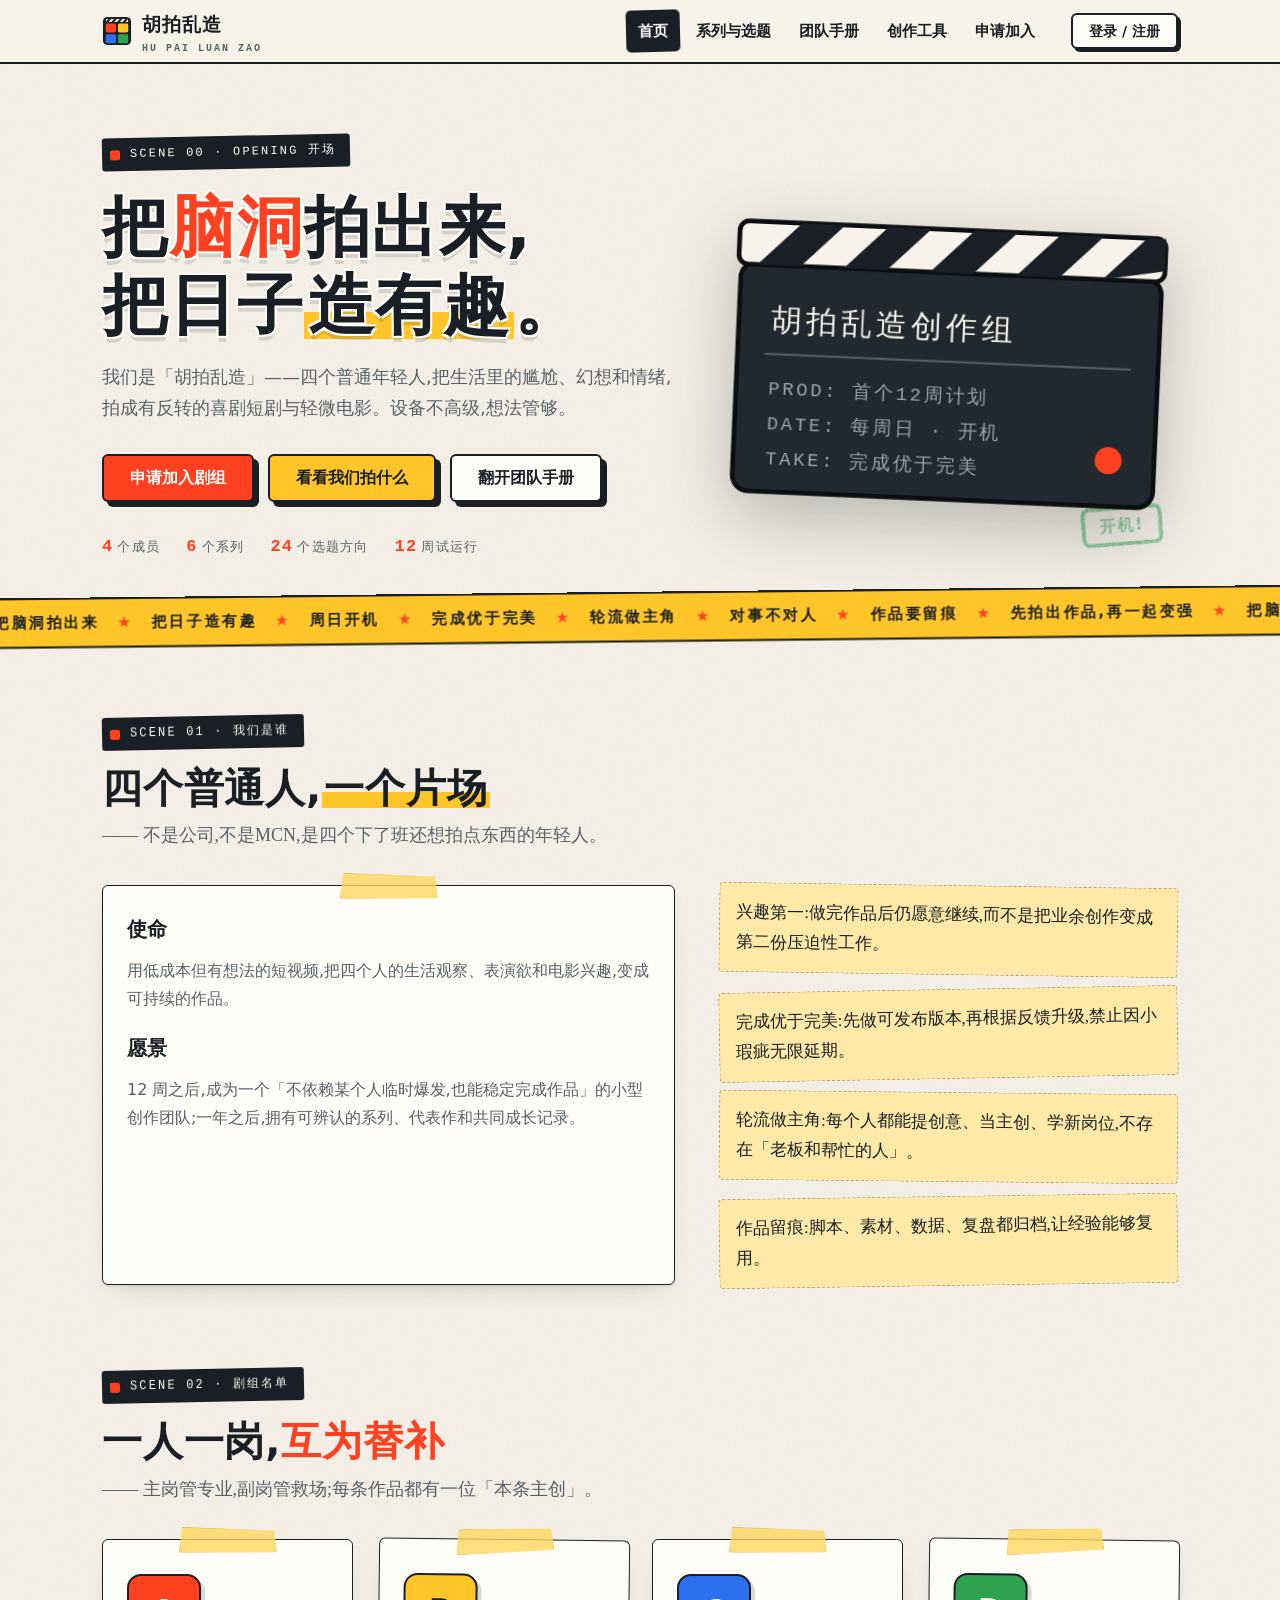
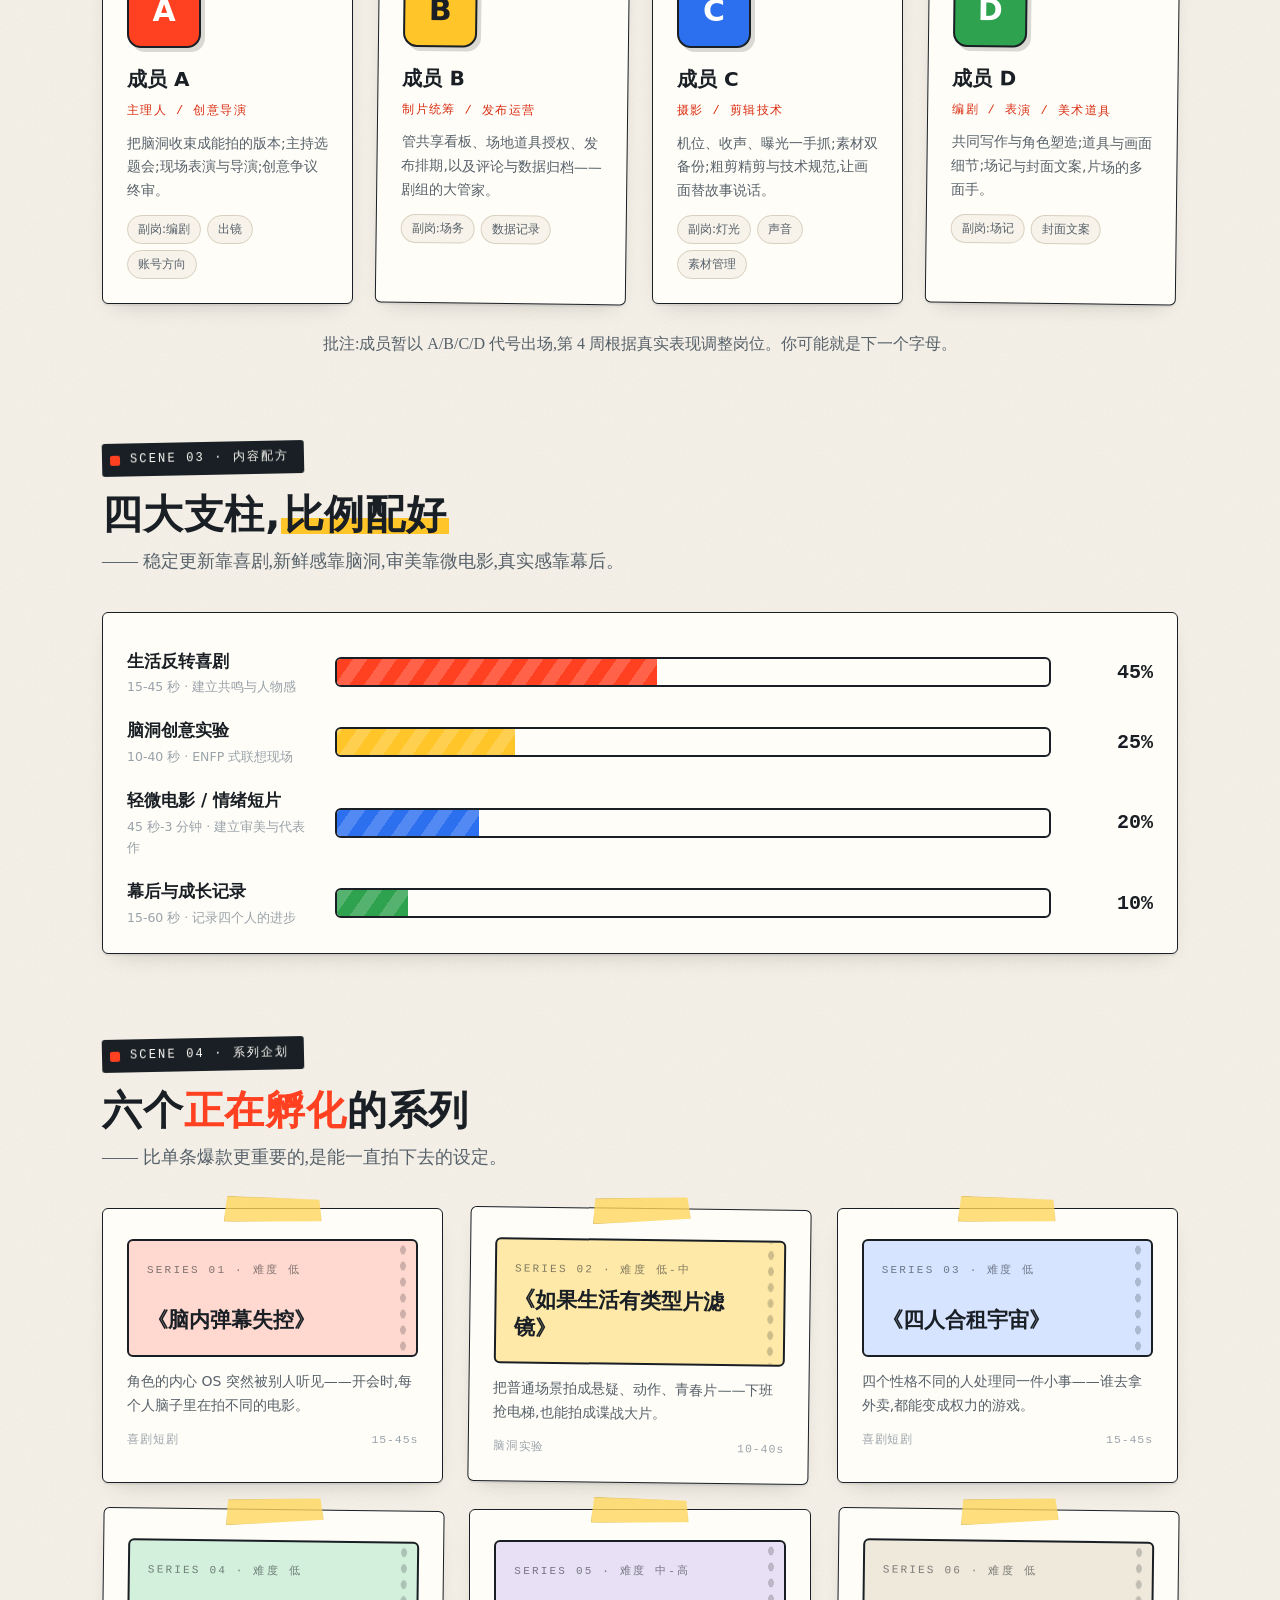
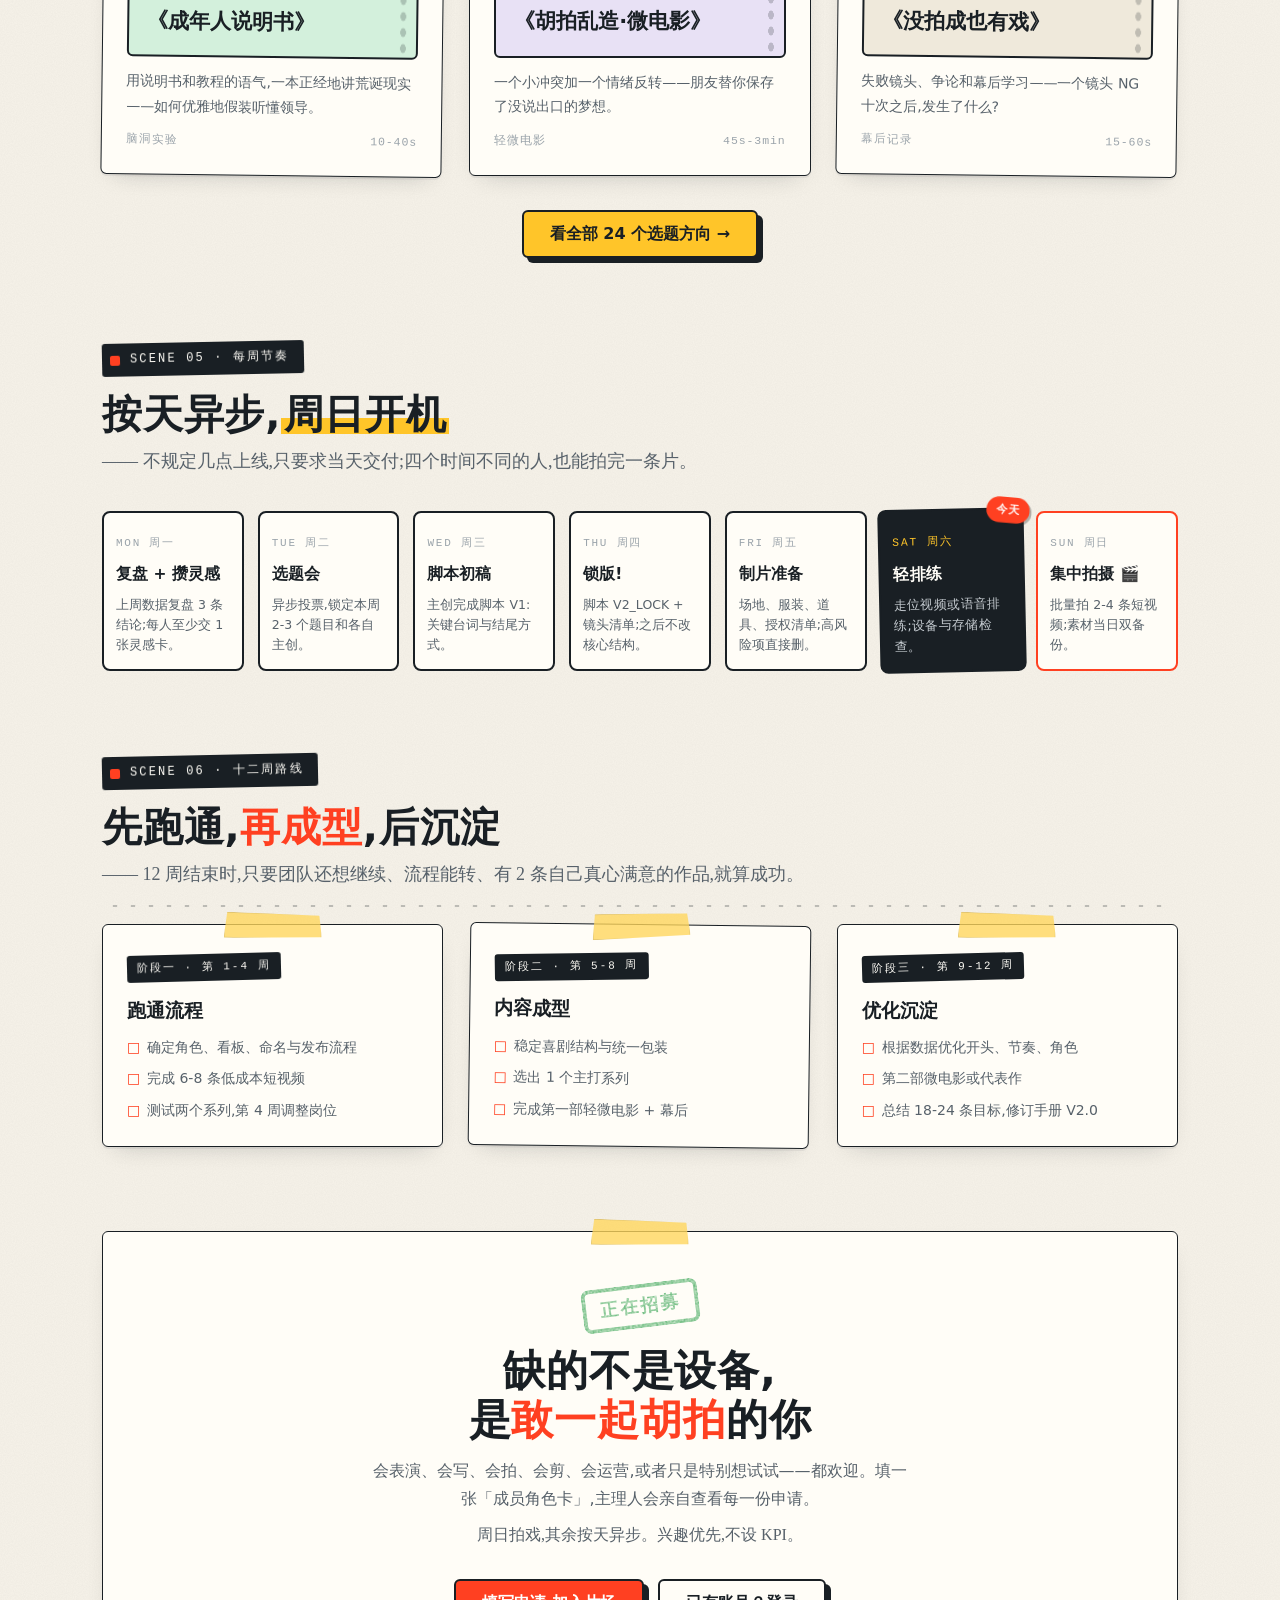
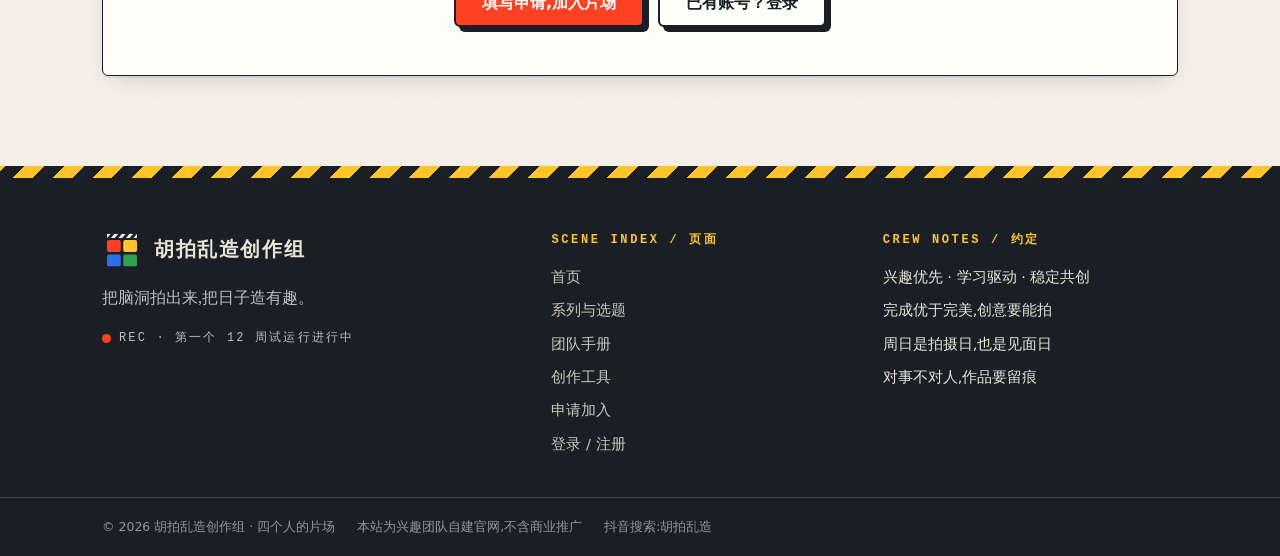
==== commit 56a9f48f: "优化" ====
--- a/public/index.html
+++ b/public/index.html
@@ -370,7 +370,7 @@
           <p class="hand" style="margin-bottom:26px;">周日拍戏,其余按天异步。兴趣优先,不设 KPI。</p>
           <div class="hero-cta" style="justify-content:center;">
             <a class="btn primary" href="join.html">填写申请,加入片场</a>
-            <a class="btn" href="login.html">已有账号?登录</a>
+            <button class="btn" onclick="HPLZ.openLoginModal()">已有账号？登录</button>
           </div>
         </div>
       </div>
--- a/public/assets/css/style.css
+++ b/public/assets/css/style.css
@@ -51,6 +51,7 @@
 html { scroll-behavior: smooth; -webkit-text-size-adjust: 100%; }
 
 body {
+  padding-top: var(--nav-h);  /* 为 fixed 导航栏留出占位高度 */
   font-family: var(--f-body);
   background-color: var(--paper);
   /* 纸张噪点纹理(内联 SVG,无需外部图片) */
@@ -229,8 +230,10 @@
 
 /* ---------- 8. 顶部导航 ---------- */
 .nav {
-  position: sticky;
+  position: fixed;
   top: 0;
+  left: 0;
+  right: 0;
   z-index: 80;
   height: var(--nav-h);
   background: rgba(247, 243, 234, .92);
@@ -582,6 +585,47 @@
 }
 
 /* 减弱动态偏好 */
+/* ---------- 回到顶部悬浮按钮 ---------- */
+.back-to-top {
+  position: fixed;
+  bottom: 30px;
+  right: 26px;
+  z-index: 90;
+  width: 48px; height: 48px;
+  border: 2.5px solid var(--ink);
+  border-radius: 10px;
+  background: var(--paper-2);
+  box-shadow: 4px 4px 0 var(--ink);
+  display: flex;
+  align-items: center;
+  justify-content: center;
+  font-size: 20px;
+  cursor: pointer;
+  opacity: 0;
+  transform: translateY(16px) rotate(var(--tilt, -2deg));
+  pointer-events: none;
+  transition: opacity .3s ease, transform .35s var(--ease-pop), box-shadow .2s ease, background .2s ease;
+  user-select: none;
+  font-family: var(--f-display);
+  font-weight: 900;
+  color: var(--ink);
+  line-height: 1;
+}
+.back-to-top.show {
+  opacity: 1;
+  transform: translateY(0) rotate(-2deg);
+  pointer-events: auto;
+}
+.back-to-top:hover {
+  background: var(--tape);
+  transform: translateY(-4px) rotate(-3.5deg);
+  box-shadow: 6px 7px 0 var(--ink);
+}
+.back-to-top:active {
+  transform: translateY(2px) rotate(-1deg);
+  box-shadow: 2px 2px 0 var(--ink);
+}
+
 @media (prefers-reduced-motion: reduce) {
   *, *::before, *::after {
     animation-duration: .001s !important;
@@ -1347,3 +1391,111 @@
   .topic-grid { grid-template-columns: 1fr; }
   .hero-cta .btn { width: 100%; }
 }
+
+/* ============================================================
+   全局登录/注册弹窗
+   ============================================================ */
+.auth-overlay {
+  position: fixed;
+  inset: 0;
+  z-index: 200;
+  background: rgba(25, 31, 36, .55);
+  backdrop-filter: blur(5px);
+  -webkit-backdrop-filter: blur(5px);
+  display: flex;
+  align-items: center;
+  justify-content: center;
+  padding: 20px;
+  opacity: 0;
+  visibility: hidden;
+  transition: opacity .3s ease, visibility .3s ease;
+}
+.auth-overlay.open {
+  opacity: 1;
+  visibility: visible;
+}
+.auth-modal {
+  background: var(--paper-2);
+  border: 2.5px solid var(--ink);
+  border-radius: 14px;
+  width: min(480px, 100%);
+  max-height: 90vh;
+  overflow-y: auto;
+  box-shadow: 8px 8px 0 rgba(25,31,36,.28);
+  transform: translateY(28px) scale(.96);
+  transition: transform .35s var(--ease-pop);
+  position: relative;
+}
+.auth-overlay.open .auth-modal {
+  transform: translateY(0) scale(1);
+}
+/* 顶部场记板条纹 */
+.auth-modal::before {
+  content: "";
+  display: block;
+  height: 10px;
+  background: repeating-linear-gradient(-45deg,
+    var(--ink) 0 12px, var(--tape) 12px 24px);
+  border-radius: 11px 11px 0 0;
+}
+.auth-modal-head {
+  display: flex;
+  align-items: center;
+  justify-content: space-between;
+  padding: 18px 24px 12px;
+  border-bottom: 1.5px solid var(--line);
+}
+.auth-modal-head h2 {
+  font-size: 20px;
+  font-weight: 900;
+}
+.auth-modal-close {
+  width: 34px; height: 34px;
+  border: 2px solid var(--ink);
+  border-radius: 8px;
+  background: var(--paper);
+  box-shadow: 2px 2px 0 var(--ink);
+  font-size: 16px;
+  line-height: 1;
+  cursor: pointer;
+  display: flex; align-items: center; justify-content: center;
+  transition: all .15s ease;
+}
+.auth-modal-close:hover {
+  background: var(--tape);
+  transform: rotate(-8deg);
+}
+.auth-modal-body { padding: 24px 26px 30px; }
+.auth-modal-tabs {
+  display: flex;
+  gap: 0;
+  margin-bottom: 22px;
+  border: 2px solid var(--ink);
+  border-radius: 8px;
+  overflow: hidden;
+}
+.auth-modal-tabs button {
+  flex: 1;
+  padding: 11px;
+  font-weight: 800;
+  font-size: 15px;
+  font-family: inherit;
+  background: var(--paper-3);
+  border: none;
+  color: var(--ink-soft);
+  cursor: pointer;
+  transition: background .2s ease, color .2s ease;
+}
+.auth-modal-tabs button:first-child { border-right: 2px solid var(--ink); }
+.auth-modal-tabs button.on { background: var(--ink); color: var(--paper-2); }
+.auth-modal-panel { display: none; }
+.auth-modal-panel.on { display: block; animation: drawerin .3s var(--ease-out) both; }
+
+/* 阻止 body 滚动 */
+body.auth-open { overflow: hidden; }
+
+@media (max-width: 540px) {
+  .auth-modal { border-radius: 14px 14px 0 0; align-self: flex-end; max-height: 92vh; }
+  .auth-overlay { align-items: flex-end; padding: 0; }
+  .auth-modal::before { border-radius: 13px 13px 0 0; }
+}
